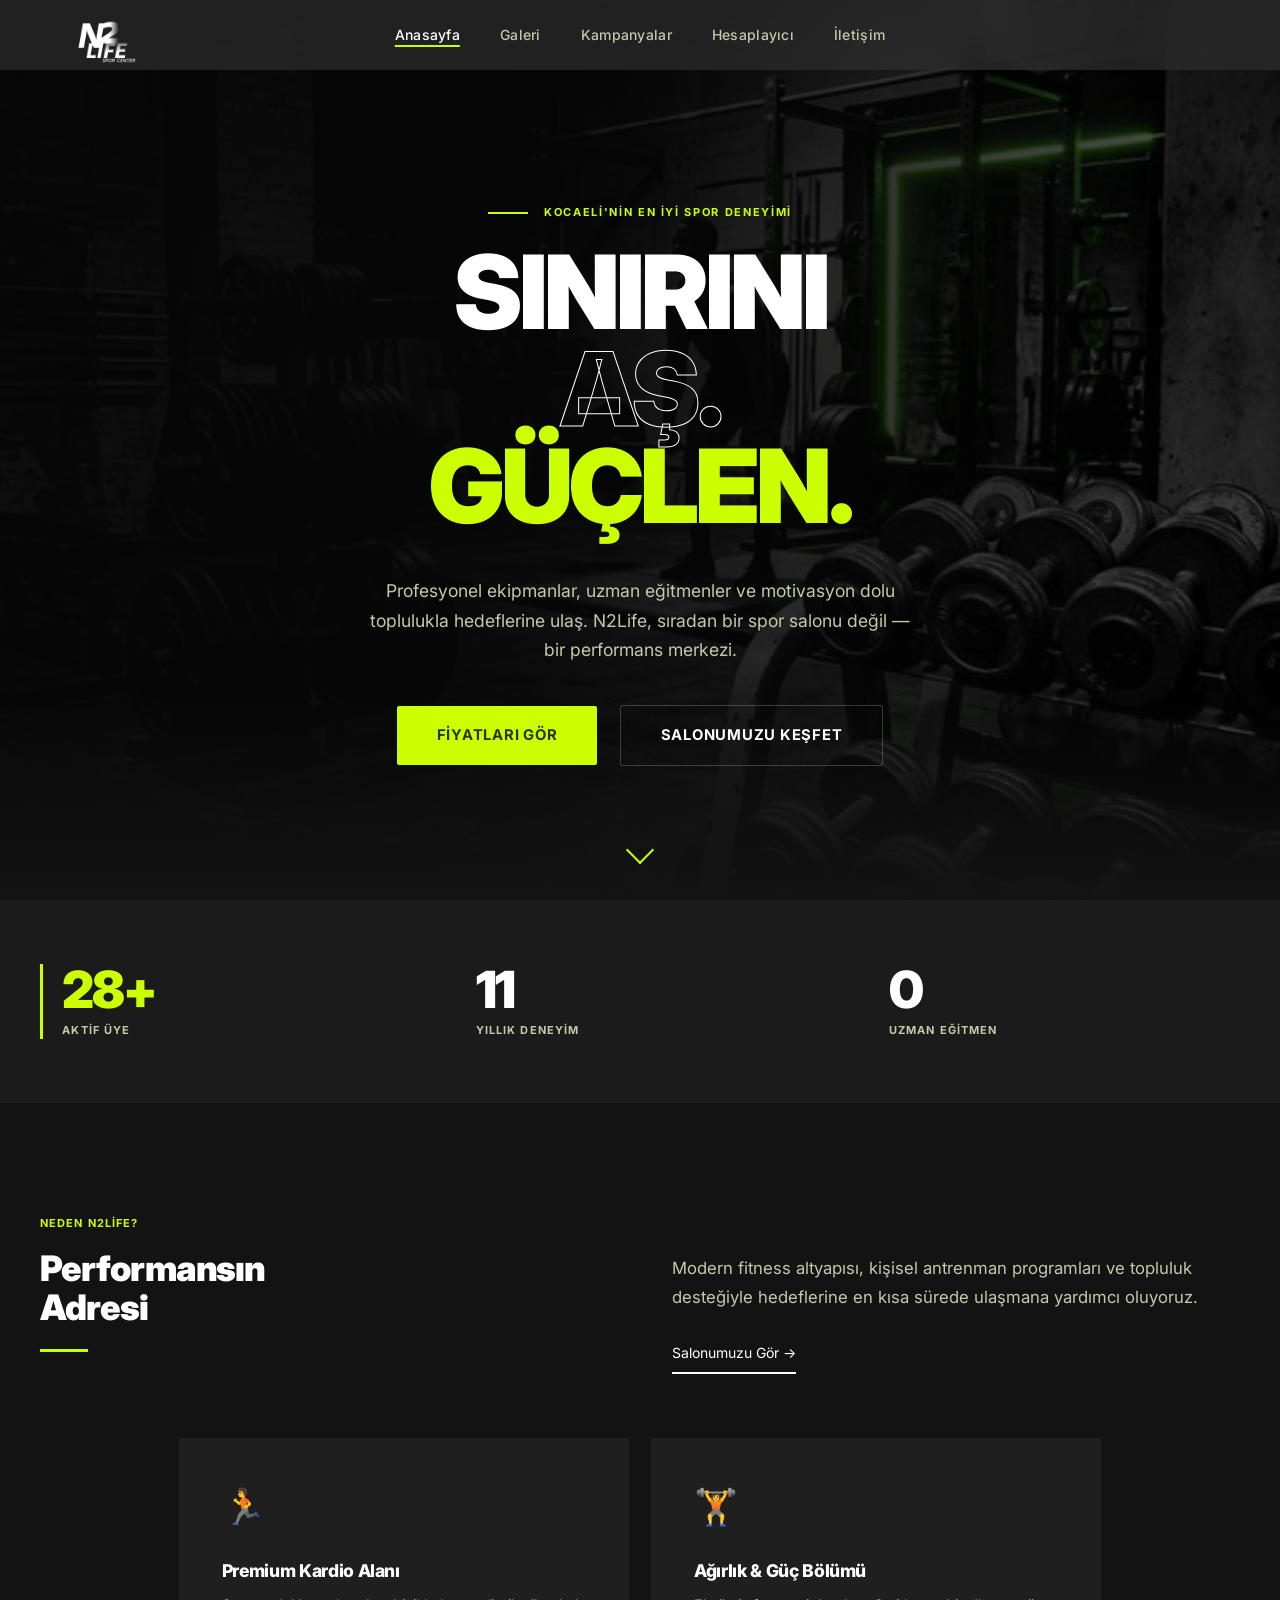
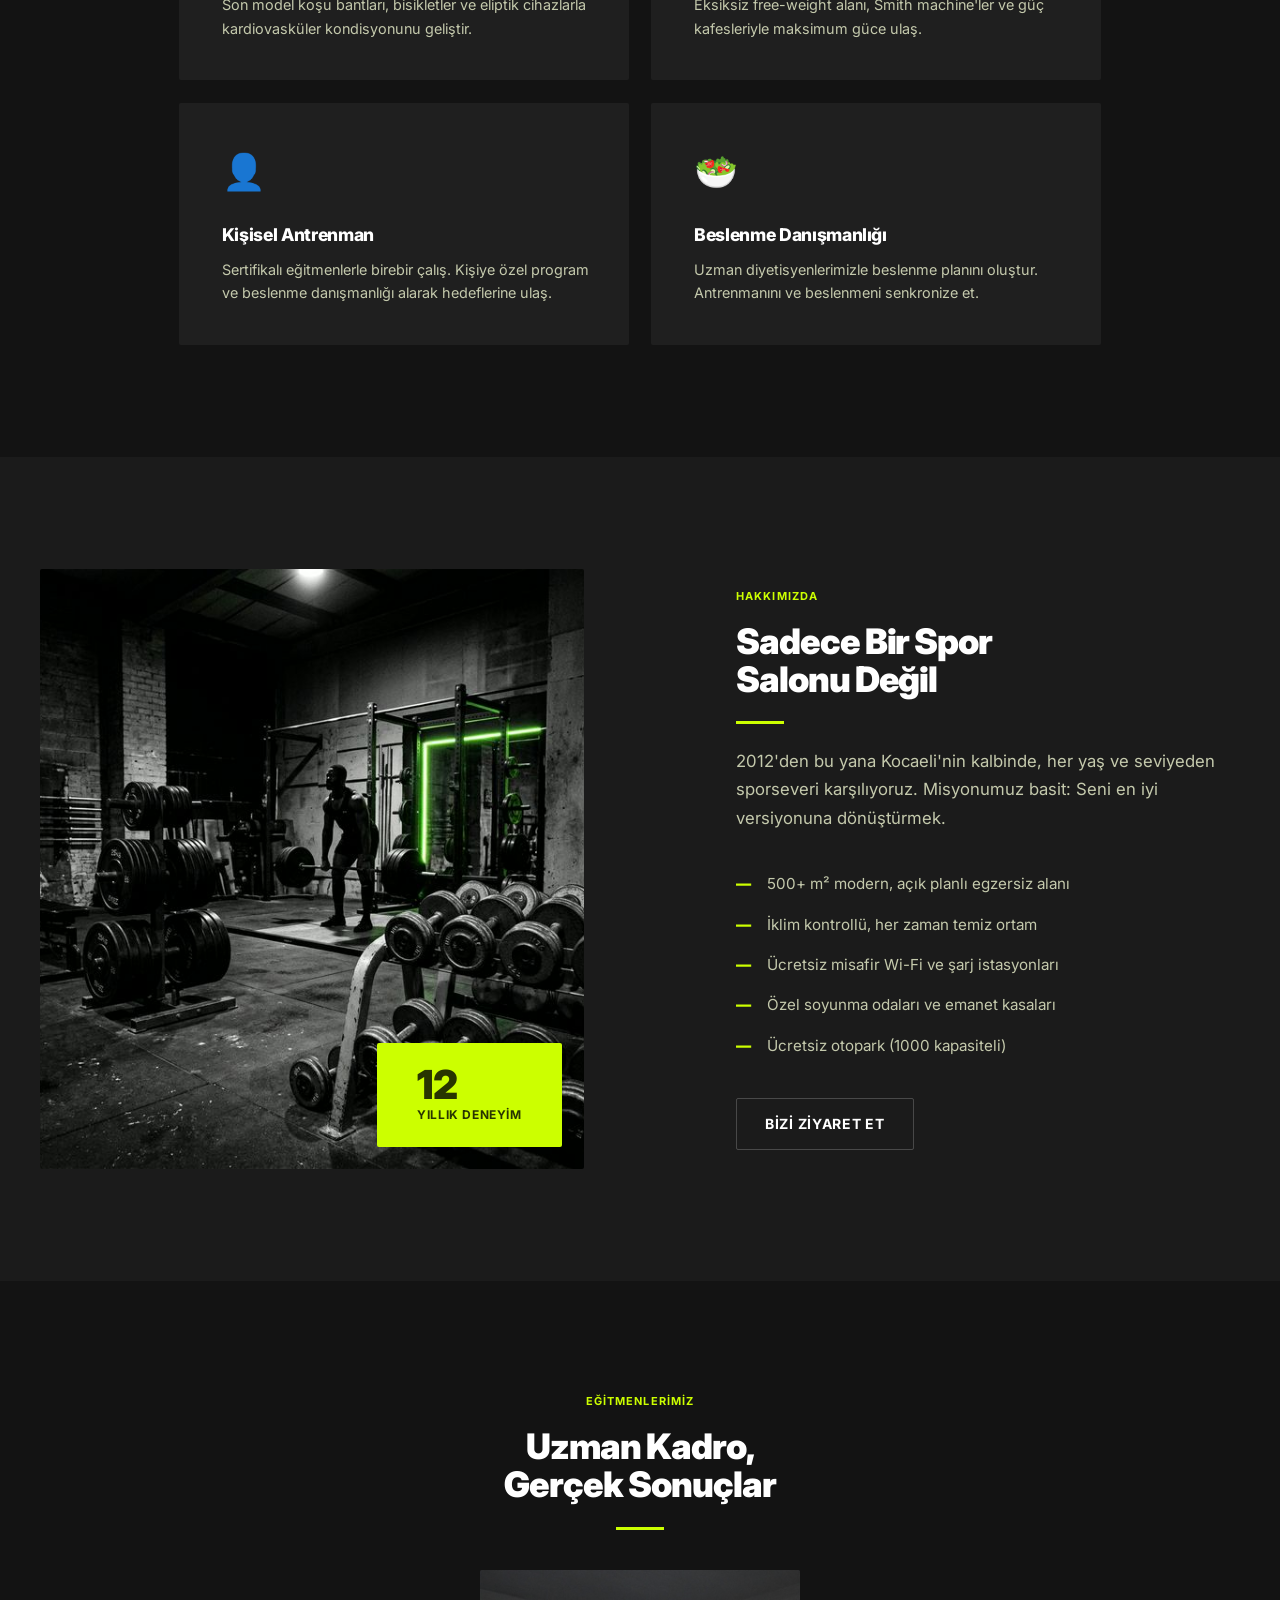
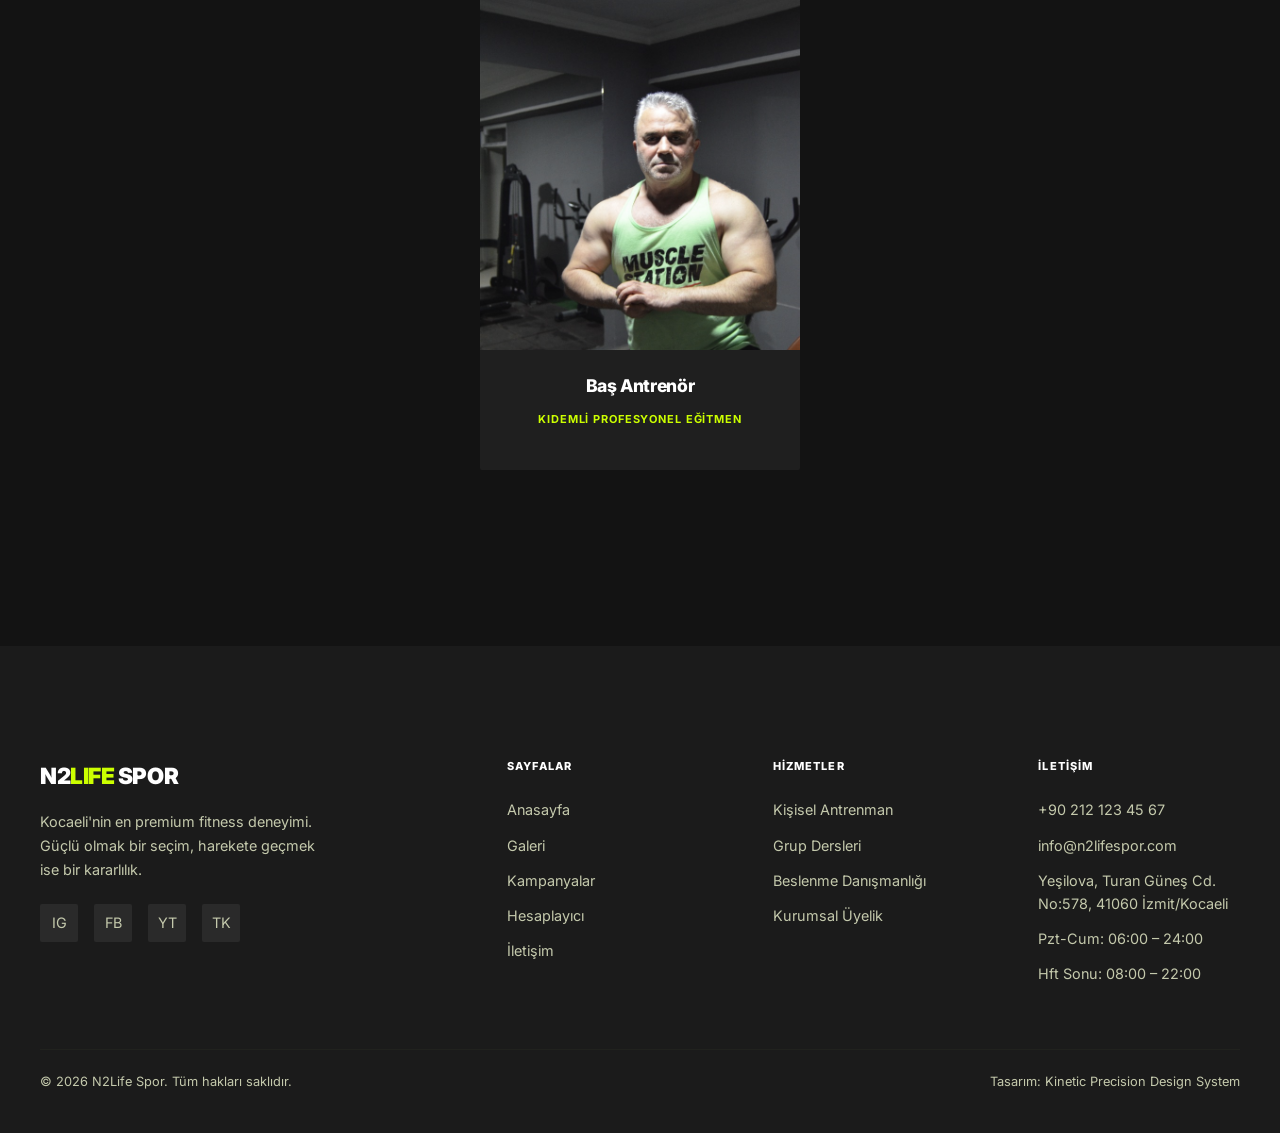
==== index.html @ 86393d5b "Logo güncellendi: Resimli logo eklendi ve tüm sayfalara uygulandı" ====
<!DOCTYPE html>
<html lang="tr">

<head>
  <meta charset="UTF-8">
  <meta name="viewport" content="width=device-width, initial-scale=1">
  <title>N2Life Spor — Güçlü Ol, Hayata Tutun</title>
  <meta name="description"
    content="N2Life Spor Salonu – Kocaeli'nin en premium fitness deneyimi. 7/24 açık, uzman eğitmenler, en son ekipmanlar.">
  <link rel="stylesheet" href="css/style.css">
  <link rel="stylesheet" href="css/home.css">
</head>

<body>

  <!-- ═══ NAVBAR ═══ -->
  <nav class="navbar" role="navigation" aria-label="Ana navigasyon">
    <a href="index.html" class="nav-logo"><img src="img/N-Photoroom.png" alt="N2 Life Spor"
        style="height: 136px; filter: invert(1) brightness(2);"></a>
    <ul class="nav-links" role="list">
      <li><a href="index.html">Anasayfa</a></li>
      <li><a href="galeri.html">Galeri</a></li>
      <li><a href="kampanyalar.html">Kampanyalar</a></li>
      <li><a href="hesaplayici.html">Hesaplayıcı</a></li>
      <li><a href="iletisim.html">İletişim</a></li>
    </ul>

    <button class="hamburger" aria-label="Menüyü aç/kapat" aria-expanded="false">
      <span></span><span></span><span></span>
    </button>
  </nav>

  <!-- Mobile Menu -->
  <div class="mobile-menu" role="navigation" aria-label="Mobil menü">
    <a href="index.html">Anasayfa</a>
    <a href="galeri.html">Galeri</a>
    <a href="kampanyalar.html">Kampanyalar</a>
    <a href="hesaplayici.html">Hesaplayıcı</a>
    <a href="iletisim.html">İletişim</a>

  </div>

  <!-- ═══ HERO ═══ -->
  <section class="hero" aria-label="Anasayfa hero bölümü">
    <div class="hero-bg"></div>
    <div class="hero-overlay-gradient"></div>
    <div class="hero-content">
      <div class="hero-eyebrow">
        <span class="hero-eyebrow-line"></span>
        <span class="hero-eyebrow-text">Kocaeli'nin En İyi Spor Deneyimi</span>
      </div>
      <h1 class="hero-title">
        SINIRINI<br>
        <span class="outline-text">AŞ.</span><br>
        <span class="accent-word">GÜÇLEN.</span>
      </h1>
      <p class="hero-subtitle">
        Profesyonel ekipmanlar, uzman eğitmenler ve motivasyon dolu toplulukla hedeflerine ulaş. N2Life, sıradan bir
        spor salonu değil — bir performans merkezi.
      </p>
      <div class="hero-actions">
        <a href="kampanyalar.html" class="btn btn-primary btn-lg" id="hero-cta-primary">Fiyatları Gör</a>
        <a href="galeri.html" class="btn btn-secondary btn-lg" id="hero-cta-secondary">Salonumuzu Keşfet</a>
      </div>
    </div>
    <div class="hero-scroll-indicator" aria-hidden="true">
      <div class="scroll-arrow"></div>
    </div>
  </section>

  <!-- ═══ STATS ═══ -->
  <section class="stats-section" aria-label="İstatistikler">
    <div class="stats-inner">
      <div class="stat-card reveal">
        <div class="stat-card-number"><span class="neon" data-count="30">0</span><span class="neon">+</span></div>
        <div class="stat-card-label">Aktif Üye</div>
      </div>
      <div class="stat-card reveal delay-1">
        <div class="stat-card-number"><span data-count="12">0</span></div>
        <div class="stat-card-label">Yıllık Deneyim</div>
      </div>
      <div class="stat-card reveal delay-2">
        <div class="stat-card-number"><span data-count="1">0</span></div>
        <div class="stat-card-label">Uzman Eğitmen</div>
      </div>
    </div>
  </section>

  <!-- ═══ FEATURES ═══ -->
  <section class="features-section" aria-labelledby="features-title">
    <div class="features-inner">
      <div class="features-header">
        <div class="reveal-left">
          <div class="section-label">Neden N2Life?</div>
          <h2 class="section-title" id="features-title">Performansın<br>Adresi</h2>
          <span class="accent-line"></span>
        </div>
        <div class="reveal">
          <p class="section-desc">
            Modern fitness altyapısı, kişisel antrenman programları ve topluluk desteğiyle hedeflerine en kısa sürede
            ulaşmana yardımcı oluyoruz.
          </p>
          <a href="galeri.html" class="btn-tertiary mt-md" style="display:inline-block;">Salonumuzu Gör →</a>
        </div>
      </div>

      <div class="features-grid">
        <div class="feature-card reveal" id="feature-cardio">
          <span class="feature-icon">🏃</span>
          <h3 class="feature-title">Premium Kardio Alanı</h3>
          <p class="feature-text">Son model koşu bantları, bisikletler ve eliptik cihazlarla kardiovasküler kondisyonunu
            geliştir.</p>
        </div>
        <div class="feature-card reveal delay-1" id="feature-weights">
          <span class="feature-icon">🏋️</span>
          <h3 class="feature-title">Ağırlık & Güç Bölümü</h3>
          <p class="feature-text">Eksiksiz free-weight alanı, Smith machine'ler ve güç kafesleriyle maksimum güce ulaş.
          </p>
        </div>
        <div class="feature-card reveal delay-2" id="feature-pt">
          <span class="feature-icon">👤</span>
          <h3 class="feature-title">Kişisel Antrenman</h3>
          <p class="feature-text">Sertifikalı eğitmenlerle birebir çalış. Kişiye özel program ve beslenme danışmanlığı
            alarak hedeflerine ulaş.</p>
        </div>
        <div class="feature-card reveal delay-3" id="feature-nutrition">
          <span class="feature-icon">🥗</span>
          <h3 class="feature-title">Beslenme Danışmanlığı</h3>
          <p class="feature-text">Uzman diyetisyenlerimizle beslenme planını oluştur. Antrenmanını ve beslenmeni
            senkronize et.</p>
        </div>

      </div>
    </div>
  </section>

  <!-- ═══ ABOUT ═══ -->
  <section class="about-section" aria-labelledby="about-title">
    <div class="about-inner">
      <div class="about-image-wrap reveal-left">
        <img src="img/hero.png" alt="N2Life Spor Salonu iç mekanı" loading="lazy">
        <div class="about-image-badge">
          <div class="badge-num">12</div>
          <div class="badge-text">Yıllık Deneyim</div>
        </div>
      </div>
      <div class="about-content reveal">
        <div class="section-label">Hakkımızda</div>
        <h2 class="section-title" id="about-title">Sadece Bir Spor<br>Salonu Değil</h2>
        <span class="accent-line"></span>
        <p class="section-desc">
          2012'den bu yana Kocaeli'nin kalbinde, her yaş ve seviyeden sporseveri karşılıyoruz. Misyonumuz basit: Seni en
          iyi versiyonuna dönüştürmek.
        </p>
        <ul class="about-list">
          <li class="about-list-item">500+ m² modern, açık planlı egzersiz alanı</li>
          <li class="about-list-item">İklim kontrollü, her zaman temiz ortam</li>
          <li class="about-list-item">Ücretsiz misafir Wi-Fi ve şarj istasyonları</li>
          <li class="about-list-item">Özel soyunma odaları ve emanet kasaları</li>
          <li class="about-list-item">Ücretsiz otopark (1000 kapasiteli)</li>
        </ul>
        <a href="iletisim.html" class="btn btn-secondary mt-lg" id="about-contact-btn">Bizi Ziyaret Et</a>
      </div>
    </div>
  </section>

  <!-- ═══ TRAINERS ═══ -->
  <section class="trainers-section" aria-labelledby="trainers-title" style="padding-bottom: var(--space-xl);">
    <div class="trainers-inner">
      <div class="reveal">
        <div class="section-label" style="text-align: center;">Eğitmenlerimiz</div>
        <h2 class="section-title" id="trainers-title" style="text-align: center;">Uzman Kadro,<br>Gerçek Sonuçlar</h2>
        <div style="display:flex; justify-content:center; margin-bottom:var(--space-lg);"><span class="accent-line"
            style="margin: 0 auto;"></span></div>
      </div>
      <div class="trainers-grid"
        style="display: flex; justify-content: center; gap: var(--space-md); margin-top: var(--space-lg);">
        <article class="trainer-card reveal" id="trainer-1" style="max-width: 320px; width: 100%;">
          <img src="img/trainer.jpg" alt="Baş Antrenör" class="trainer-img" style="height: 380px; object-position: top;"
            loading="lazy">
          <div class="trainer-info" style="text-align: center;">
            <h3 class="trainer-name">Baş Antrenör</h3>
            <span class="trainer-role">Kıdemli Profesyonel Eğitmen</span>
          </div>
        </article>
      </div>
    </div>
  </section>

  <!-- ═══ FOOTER ═══ -->
  <footer class="footer" role="contentinfo">
    <div class="footer-inner">
      <div class="footer-brand">
        <div class="footer-logo">N2<span>LIFE</span> SPOR</div>
        <p class="footer-tagline">Kocaeli'nin en premium fitness deneyimi. Güçlü olmak bir seçim, harekete geçmek ise
          bir kararlılık.</p>
        <div class="social-links" aria-label="Sosyal medya linkleri">
          <a href="#" class="social-link" aria-label="Instagram">IG</a>
          <a href="#" class="social-link" aria-label="Facebook">FB</a>
          <a href="#" class="social-link" aria-label="YouTube">YT</a>
          <a href="#" class="social-link" aria-label="TikTok">TK</a>
        </div>
      </div>
      <div>
        <h3 class="footer-col-title">Sayfalar</h3>
        <nav class="footer-links" aria-label="Footer navigasyon">
          <a href="index.html">Anasayfa</a>
          <a href="galeri.html">Galeri</a>
          <a href="kampanyalar.html">Kampanyalar</a>
          <a href="hesaplayici.html">Hesaplayıcı</a>
          <a href="iletisim.html">İletişim</a>
        </nav>
      </div>
      <div>
        <h3 class="footer-col-title">Hizmetler</h3>
        <nav class="footer-links" aria-label="Hizmet linkleri">
          <a href="#">Kişisel Antrenman</a>
          <a href="#">Grup Dersleri</a>
          <a href="#">Beslenme Danışmanlığı</a>
          <a href="#">Kurumsal Üyelik</a>
        </nav>
      </div>
      <div>
        <h3 class="footer-col-title">İletişim</h3>
        <nav class="footer-links" aria-label="İletişim bilgileri">
          <a href="tel:+902121234567">+90 212 123 45 67</a>
          <a href="mailto:info@n2lifespor.com">info@n2lifespor.com</a>
          <a href="#">Yeşilova, Turan Güneş Cd.<br>No:578, 41060 İzmit/Kocaeli</a>
          <a href="#">Pzt-Cum: 06:00 – 24:00</a>
          <a href="#">Hft Sonu: 08:00 – 22:00</a>
        </nav>
      </div>
    </div>
    <div class="footer-bottom">
      <span>© 2026 N2Life Spor. Tüm hakları saklıdır.</span>
      <span>Tasarım: Kinetic Precision Design System</span>
    </div>
  </footer>

  <script src="js/main.js"></script>
</body>

</html>
---- css/style.css ----
/* ═══════════════════════════════════════════════
   N2Life Spor — Global Styles
   Design System: Kinetic Precision
   ═══════════════════════════════════════════════ */

/* ── Google Fonts ──────────────────────────────── */
@import url('https://fonts.googleapis.com/css2?family=Inter:wght@300;400;500;600;700;800;900&display=swap');

/* ── Color Tokens ──────────────────────────────── */
:root {
  --primary:              #FFFFFF;
  --surface:              #131313;
  --accent:               #CCFF00;
  --accent-text:          #283500;
  --surface-low:          #1B1B1B;
  --surface-container:    #1F1F1F;
  --surface-high:         #2A2A2A;
  --surface-highest:      #353535;
  --on-surface:           #E2E2E2;
  --on-surface-variant:   #C4C9AC;
  --outline-variant:      #444933;
  --error:                #FFB4AB;
  --accent-dim:           #ABD600;

  /* Glassmorphism nav */
  --glass-bg:             rgba(53, 53, 53, 0.6);
  --glass-blur:           backdrop-filter: blur(20px);

  /* Typography scale */
  --display-lg:           clamp(2.5rem, 6vw, 4.5rem);
  --headline-lg:          clamp(1.5rem, 3vw, 2.2rem);
  --headline-md:          clamp(1.2rem, 2.5vw, 1.75rem);
  --body-lg:              1rem;
  --label-sm:             0.6875rem;

  /* Spacing */
  --space-xs:             0.5rem;
  --space-sm:             1rem;
  --space-md:             1.4rem;
  --space-lg:             2.5rem;
  --space-xl:             4rem;
  --space-2xl:            7rem;

  /* Borders */
  --radius-sm:            0.125rem;
  --border-ghost:         1px solid rgba(68, 73, 51, 0.15);
}

/* ── Reset ─────────────────────────────────────── */
*, *::before, *::after {
  box-sizing: border-box;
  margin: 0;
  padding: 0;
}

html {
  scroll-behavior: smooth;
}

body {
  font-family: 'Inter', sans-serif;
  background-color: var(--surface);
  color: var(--primary);
  line-height: 1.6;
  font-size: var(--body-lg);
  overflow-x: hidden;
}

a {
  color: inherit;
  text-decoration: none;
}

img {
  display: block;
  max-width: 100%;
}

ul {
  list-style: none;
}

/* ══════════════════════════════════════════════════
   NAVBAR
═══════════════════════════════════════════════════ */
.navbar {
  position: fixed;
  top: 0;
  left: 0;
  right: 0;
  z-index: 1000;
  padding: 0 var(--space-lg);
  height: 70px;
  display: flex;
  align-items: center;
  justify-content: space-between;
  background: var(--glass-bg);
  backdrop-filter: blur(20px);
  -webkit-backdrop-filter: blur(20px);
  transition: background 0.3s ease, box-shadow 0.3s ease;
}

.navbar.scrolled {
  background: rgba(19, 19, 19, 0.95);
  box-shadow: 0 4px 40px rgba(0,0,0,0.4);
}

.nav-logo {
  display: flex;
  align-items: center;
  gap: 0.5rem;
  font-weight: 900;
  font-size: 1.3rem;
  letter-spacing: -0.02em;
  color: var(--primary);
}

.nav-logo span {
  color: var(--accent);
}

.nav-links {
  display: flex;
  align-items: center;
  gap: var(--space-lg);
  position: absolute;
  left: 50%;
  transform: translateX(-50%);
}

.nav-links a {
  font-size: 0.875rem;
  font-weight: 500;
  color: var(--on-surface-variant);
  letter-spacing: 0.02em;
  position: relative;
  transition: color 0.2s;
}

.nav-links a::after {
  content: '';
  position: absolute;
  bottom: -4px;
  left: 0;
  width: 0;
  height: 2px;
  background: var(--accent);
  transition: width 0.25s ease;
}

.nav-links a:hover,
.nav-links a.active {
  color: var(--primary);
}

.nav-links a:hover::after,
.nav-links a.active::after {
  width: 100%;
}

.nav-cta {
  font-size: 0.8rem;
  font-weight: 700;
  letter-spacing: 0.05em;
  padding: 0.5rem 1.25rem;
  background: var(--accent);
  color: var(--accent-text);
  border-radius: var(--radius-sm);
  transition: transform 0.2s, background 0.2s;
  text-transform: uppercase;
}

.nav-cta:hover {
  background: var(--accent-dim);
  transform: translateY(-1px);
}

/* Hamburger */
.hamburger {
  display: none;
  flex-direction: column;
  gap: 5px;
  cursor: pointer;
  padding: 8px;
}

.hamburger span {
  display: block;
  width: 24px;
  height: 2px;
  background: var(--primary);
  transition: transform 0.3s, opacity 0.3s;
}

.hamburger.open span:nth-child(1) { transform: translateY(7px) rotate(45deg); }
.hamburger.open span:nth-child(2) { opacity: 0; }
.hamburger.open span:nth-child(3) { transform: translateY(-7px) rotate(-45deg); }

/* Mobile menu */
.mobile-menu {
  display: none;
  position: fixed;
  top: 70px;
  left: 0;
  right: 0;
  background: rgba(19,19,19,0.98);
  backdrop-filter: blur(20px);
  padding: var(--space-lg);
  z-index: 999;
  flex-direction: column;
  gap: var(--space-md);
  transform: translateY(-10px);
  opacity: 0;
  transition: transform 0.3s, opacity 0.3s;
}

.mobile-menu.open {
  display: flex;
  transform: translateY(0);
  opacity: 1;
}

.mobile-menu a {
  font-size: 1.1rem;
  font-weight: 600;
  color: var(--on-surface-variant);
  padding: var(--space-xs) 0;
  border-bottom: var(--border-ghost);
}

.mobile-menu a.active,
.mobile-menu a:hover {
  color: var(--accent);
}

/* ══════════════════════════════════════════════════
   BUTTONS
═══════════════════════════════════════════════════ */
.btn {
  display: inline-flex;
  align-items: center;
  gap: 0.5rem;
  font-family: 'Inter', sans-serif;
  font-weight: 700;
  letter-spacing: 0.05em;
  text-transform: uppercase;
  cursor: pointer;
  border: none;
  outline: none;
  border-radius: var(--radius-sm);
  transition: transform 0.2s ease, background 0.2s ease, color 0.2s ease;
  text-decoration: none;
}

.btn:hover {
  transform: translateY(-2px);
}

/* Primary */
.btn-primary {
  background: var(--accent);
  color: var(--accent-text);
  padding: 0.9rem 2rem;
  font-size: 0.875rem;
}

.btn-primary:hover {
  background: var(--accent-dim);
}

/* Secondary (ghost) */
.btn-secondary {
  background: transparent;
  color: var(--primary);
  border: 1px solid rgba(255,255,255,0.2);
  padding: 0.875rem 1.75rem;
  font-size: 0.875rem;
}

.btn-secondary:hover {
  border-color: var(--accent);
  color: var(--accent);
}

/* Tertiary */
.btn-tertiary {
  background: transparent;
  color: var(--primary);
  padding: 0.5rem 0;
  font-size: 0.875rem;
  border-bottom: 2px solid var(--primary);
  border-radius: 0;
  display: inline-block;
}

.btn-tertiary:hover {
  color: var(--accent);
  border-bottom-color: var(--accent);
  transform: none;
}

/* Sizes */
.btn-lg {
  padding: 1.1rem 2.5rem;
  font-size: 0.925rem;
}

/* ══════════════════════════════════════════════════
   SECTION BASE
═══════════════════════════════════════════════════ */
.section {
  padding: var(--space-2xl) var(--space-lg);
  max-width: 1280px;
  margin: 0 auto;
}

.section-alt {
  background: var(--surface-low);
}

.section-full {
  padding: var(--space-2xl) var(--space-lg);
  width: 100%;
}

/* Section Header */
.section-label {
  font-size: var(--label-sm);
  font-weight: 700;
  letter-spacing: 0.1em;
  text-transform: uppercase;
  color: var(--accent);
  margin-bottom: var(--space-sm);
}

.section-title {
  font-size: var(--headline-lg);
  font-weight: 900;
  line-height: 1.1;
  letter-spacing: -0.03em;
  color: var(--primary);
  margin-bottom: var(--space-md);
}

.section-desc {
  font-size: 1.05rem;
  color: var(--on-surface-variant);
  max-width: 540px;
  line-height: 1.7;
}

/* ══════════════════════════════════════════════════
   CARDS
═══════════════════════════════════════════════════ */
.card {
  background: var(--surface-container);
  padding: var(--space-lg);
  border-radius: var(--radius-sm);
  transition: background 0.2s ease, transform 0.25s ease;
}

.card:hover {
  background: var(--surface-high);
  transform: translateY(-4px);
}

.card-icon {
  font-size: 2rem;
  margin-bottom: var(--space-md);
  display: block;
}

.card-title {
  font-size: 1.15rem;
  font-weight: 800;
  letter-spacing: -0.02em;
  color: var(--primary);
  margin-bottom: var(--space-xs);
}

.card-text {
  font-size: 0.9rem;
  color: var(--on-surface-variant);
  line-height: 1.65;
}

/* ══════════════════════════════════════════════════
   FORM INPUTS
═══════════════════════════════════════════════════ */
.form-group {
  margin-bottom: var(--space-lg);
}

.form-label {
  display: block;
  font-size: var(--label-sm);
  font-weight: 700;
  letter-spacing: 0.08em;
  text-transform: uppercase;
  color: var(--on-surface-variant);
  margin-bottom: 0.5rem;
}

.form-input,
.form-textarea,
.form-select {
  width: 100%;
  background: transparent;
  border: none;
  border-bottom: 1px solid var(--outline-variant);
  color: var(--primary);
  font-family: 'Inter', sans-serif;
  font-size: 1rem;
  padding: 0.75rem 0;
  outline: none;
  transition: border-color 0.2s;
}

.form-input:focus,
.form-textarea:focus,
.form-select:focus {
  border-bottom-color: var(--primary);
}

.form-input::placeholder,
.form-textarea::placeholder {
  color: var(--surface-highest);
}

.form-textarea {
  resize: vertical;
  min-height: 120px;
}

.form-select option {
  background: var(--surface-container);
  color: var(--primary);
}

/* ══════════════════════════════════════════════════
   STATS ROW
═══════════════════════════════════════════════════ */
.stats-row {
  display: flex;
  gap: var(--space-xl);
  align-items: center;
}

.stat-item {
  flex: 0 0 auto;
}

.stat-number {
  font-size: clamp(2.5rem, 5vw, 4rem);
  font-weight: 900;
  letter-spacing: -0.04em;
  color: var(--primary);
  line-height: 1;
}

.stat-number span {
  color: var(--accent);
}

.stat-label {
  font-size: var(--label-sm);
  font-weight: 700;
  letter-spacing: 0.1em;
  text-transform: uppercase;
  color: var(--on-surface-variant);
  margin-top: 0.25rem;
}

.stat-divider {
  width: 1px;
  height: 60px;
  background: var(--outline-variant);
  opacity: 0.4;
}

/* ══════════════════════════════════════════════════
   PAGE HERO (inner pages)
═══════════════════════════════════════════════════ */
.page-hero {
  padding-top: calc(70px + var(--space-xl));
  padding-bottom: var(--space-xl);
  padding-left: var(--space-lg);
  padding-right: var(--space-lg);
  background: var(--surface-low);
}

.page-hero-inner {
  max-width: 1280px;
  margin: 0 auto;
}

.page-hero-label {
  font-size: var(--label-sm);
  font-weight: 700;
  letter-spacing: 0.12em;
  text-transform: uppercase;
  color: var(--accent);
  margin-bottom: 0.75rem;
}

.page-hero-title {
  font-size: var(--display-lg);
  font-weight: 900;
  letter-spacing: -0.04em;
  line-height: 1;
  color: var(--primary);
}

/* ══════════════════════════════════════════════════
   TAG / BADGE
═══════════════════════════════════════════════════ */
.badge {
  display: inline-block;
  font-size: 0.7rem;
  font-weight: 800;
  letter-spacing: 0.1em;
  text-transform: uppercase;
  padding: 0.3rem 0.75rem;
  background: var(--accent);
  color: var(--accent-text);
  border-radius: var(--radius-sm);
}

.badge-ghost {
  background: transparent;
  border: 1px solid rgba(204,255,0,0.4);
  color: var(--accent);
}

/* ══════════════════════════════════════════════════
   DIVIDER / ACCENT LINE
═══════════════════════════════════════════════════ */
.accent-line {
  display: block;
  width: 48px;
  height: 3px;
  background: var(--accent);
  margin-bottom: var(--space-md);
}

/* ══════════════════════════════════════════════════
   FOOTER
═══════════════════════════════════════════════════ */
.footer {
  background: var(--surface-low);
  padding: var(--space-2xl) var(--space-lg) var(--space-lg);
  margin-top: var(--space-2xl);
}

.footer-inner {
  max-width: 1280px;
  margin: 0 auto;
  display: grid;
  grid-template-columns: 2fr 1fr 1fr 1fr;
  gap: var(--space-xl);
}

.footer-brand {
  max-width: 280px;
}

.footer-logo {
  font-size: 1.4rem;
  font-weight: 900;
  letter-spacing: -0.02em;
  margin-bottom: var(--space-sm);
}

.footer-logo span {
  color: var(--accent);
}

.footer-tagline {
  font-size: 0.9rem;
  color: var(--on-surface-variant);
  line-height: 1.65;
  margin-bottom: var(--space-md);
}

.social-links {
  display: flex;
  gap: var(--space-sm);
}

.social-link {
  width: 38px;
  height: 38px;
  display: flex;
  align-items: center;
  justify-content: center;
  background: var(--surface-high);
  color: var(--on-surface-variant);
  font-size: 0.9rem;
  border-radius: var(--radius-sm);
  transition: background 0.2s, color 0.2s;
}

.social-link:hover {
  background: var(--accent);
  color: var(--accent-text);
}

.footer-col-title {
  font-size: var(--label-sm);
  font-weight: 800;
  letter-spacing: 0.1em;
  text-transform: uppercase;
  color: var(--primary);
  margin-bottom: var(--space-md);
}

.footer-links {
  display: flex;
  flex-direction: column;
  gap: 0.75rem;
}

.footer-links a {
  font-size: 0.9rem;
  color: var(--on-surface-variant);
  transition: color 0.2s;
}

.footer-links a:hover {
  color: var(--accent);
}

.footer-bottom {
  max-width: 1280px;
  margin: var(--space-xl) auto 0;
  padding-top: var(--space-md);
  border-top: var(--border-ghost);
  display: flex;
  justify-content: space-between;
  align-items: center;
  font-size: 0.8rem;
  color: var(--on-surface-variant);
}

/* ══════════════════════════════════════════════════
   SCROLL ANIMATIONS
═══════════════════════════════════════════════════ */
.reveal {
  opacity: 0;
  transform: translateY(32px);
  transition: opacity 0.65s cubic-bezier(.22,.68,0,1.2), transform 0.65s cubic-bezier(.22,.68,0,1.2);
}

.reveal.visible {
  opacity: 1;
  transform: none;
}

.reveal-left {
  opacity: 0;
  transform: translateX(-32px);
  transition: opacity 0.65s ease, transform 0.65s ease;
}

.reveal-left.visible {
  opacity: 1;
  transform: none;
}

/* Staggered delay utilities */
.delay-1 { transition-delay: 0.1s; }
.delay-2 { transition-delay: 0.2s; }
.delay-3 { transition-delay: 0.3s; }
.delay-4 { transition-delay: 0.4s; }
.delay-5 { transition-delay: 0.5s; }

/* ══════════════════════════════════════════════════
   UTILITY
═══════════════════════════════════════════════════ */
.neon { color: var(--accent); }
.text-muted { color: var(--on-surface-variant); }
.text-sm { font-size: 0.875rem; }
.fw-900 { font-weight: 900; }
.mt-sm { margin-top: var(--space-sm); }
.mt-md { margin-top: var(--space-md); }
.mt-lg { margin-top: var(--space-lg); }
.mt-xl { margin-top: var(--space-xl); }
.mb-sm { margin-bottom: var(--space-sm); }
.mb-md { margin-bottom: var(--space-md); }
.mb-lg { margin-bottom: var(--space-lg); }

/* ══════════════════════════════════════════════════
   RESPONSIVE
═══════════════════════════════════════════════════ */
@media (max-width: 1024px) {
  .footer-inner {
    grid-template-columns: 1fr 1fr;
    gap: var(--space-lg);
  }
}

@media (max-width: 768px) {
  :root {
    --space-2xl: 4rem;
  }

  .navbar {
    padding: 0 var(--space-sm);
  }

  .nav-links,
  .nav-cta {
    display: none;
  }

  .hamburger {
    display: flex;
  }

  .stats-row {
    flex-wrap: wrap;
    gap: var(--space-md);
  }

  .stat-divider {
    display: none;
  }

  .footer-inner {
    grid-template-columns: 1fr;
  }

  .footer-bottom {
    flex-direction: column;
    gap: var(--space-sm);
    text-align: center;
  }
}

@media (max-width: 480px) {
  :root {
    --space-lg: 1.5rem;
  }
}
---- css/home.css ----
/* ═════════════════════════════════════════
   N2Life Spor — Anasayfa Styles
   ═════════════════════════════════════════ */

/* ── HERO ──────────────────────────────────────── */
.hero {
  position: relative;
  min-height: 100vh;
  display: flex;
  align-items: center;
  overflow: hidden;
  padding: 0 var(--space-lg);
  padding-top: 70px;
}

.hero-bg {
  position: absolute;
  inset: 0;
  background: url('../img/hero.png') center center / cover no-repeat;
  filter: brightness(0.35);
  transform: scale(1.05);
  transition: transform 8s ease;
}

.hero-bg::after {
  content: '';
  position: absolute;
  inset: 0;
  background: linear-gradient(
    to right,
    rgba(19,19,19,0.85) 40%,
    transparent 100%
  );
}

.hero:hover .hero-bg {
  transform: scale(1);
}

.hero-overlay-gradient {
  position: absolute;
  bottom: 0;
  left: 0;
  right: 0;
  height: 200px;
  background: linear-gradient(to top, var(--surface), transparent);
  z-index: 1;
}

.hero-content {
  position: relative;
  z-index: 2;
  max-width: 1280px;
  margin: 0 auto;
  width: 100%;
  padding: var(--space-2xl) 0;
  text-align: center;
  display: flex;
  flex-direction: column;
  align-items: center;
}

.hero-eyebrow {
  display: flex;
  align-items: center;
  justify-content: center;
  gap: 1rem;
  margin-bottom: var(--space-md);
}

.hero-eyebrow-line {
  display: block;
  width: 40px;
  height: 2px;
  background: var(--accent);
}

.hero-eyebrow-text {
  font-size: var(--label-sm);
  font-weight: 700;
  letter-spacing: 0.15em;
  text-transform: uppercase;
  color: var(--accent);
}

.hero-title {
  font-size: clamp(3rem, 8vw, 6.5rem);
  font-weight: 900;
  letter-spacing: -0.04em;
  line-height: 0.95;
  color: var(--primary);
  margin-bottom: var(--space-lg);
}

.hero-title .outline-text {
  -webkit-text-stroke: 1px var(--primary);
  color: transparent;
}

.hero-title .accent-word {
  color: var(--accent);
}

.hero-subtitle {
  font-size: 1.1rem;
  color: var(--on-surface-variant);
  max-width: 560px;
  line-height: 1.7;
  margin-bottom: var(--space-lg);
  text-align: center;
}

.hero-actions {
  display: flex;
  align-items: center;
  justify-content: center;
  gap: var(--space-md);
  flex-wrap: wrap;
}

.hero-scroll-indicator {
  position: absolute;
  bottom: var(--space-lg);
  left: 50%;
  transform: translateX(-50%);
  z-index: 2;
  display: flex;
  flex-direction: column;
  align-items: center;
  gap: 0.5rem;
  color: var(--on-surface-variant);
  font-size: var(--label-sm);
  letter-spacing: 0.1em;
  text-transform: uppercase;
  animation: bounce 2s infinite;
}

.scroll-arrow {
  width: 20px;
  height: 20px;
  border-right: 2px solid var(--accent);
  border-bottom: 2px solid var(--accent);
  transform: rotate(45deg);
}

@keyframes bounce {
  0%, 100% { transform: translateX(-50%) translateY(0); }
  50% { transform: translateX(-50%) translateY(8px); }
}

/* ── STATS ──────────────────────────────────────── */
.stats-section {
  background: var(--surface-low);
  padding: var(--space-xl) var(--space-lg);
}

.stats-inner {
  max-width: 1280px;
  margin: 0 auto;
  display: grid;
  grid-template-columns: repeat(3, 1fr);
  gap: var(--space-lg);
  position: relative;
}

.stats-inner::before {
  content: '';
  position: absolute;
  left: 0;
  top: 0;
  bottom: 0;
  width: 3px;
  background: var(--accent);
}

.stat-card {
  padding-left: var(--space-md);
}

.stat-card-number {
  font-size: clamp(2rem, 4vw, 3.5rem);
  font-weight: 900;
  letter-spacing: -0.04em;
  line-height: 1;
  color: var(--primary);
}

.stat-card-number .neon {
  color: var(--accent);
}

.stat-card-label {
  font-size: var(--label-sm);
  font-weight: 700;
  letter-spacing: 0.1em;
  text-transform: uppercase;
  color: var(--on-surface-variant);
  margin-top: 0.4rem;
}

/* ── FEATURES ───────────────────────────────────── */
.features-section {
  padding: var(--space-2xl) var(--space-lg);
}

.features-inner {
  max-width: 1280px;
  margin: 0 auto;
}

.features-header {
  display: grid;
  grid-template-columns: 1fr 1fr;
  gap: var(--space-xl);
  align-items: end;
  margin-bottom: var(--space-xl);
}

.features-grid {
  display: grid;
  grid-template-columns: repeat(2, minmax(0, 450px));
  justify-content: center;
  gap: var(--space-md);
}

.feature-card {
  background: var(--surface-container);
  padding: var(--space-lg);
  border-radius: var(--radius-sm);
  transition: background 0.2s, transform 0.25s;
  border-left: 3px solid transparent;
}

.feature-card:hover {
  background: var(--surface-high);
  transform: translateY(-4px);
  border-left-color: var(--accent);
}

.feature-icon {
  font-size: 2.2rem;
  margin-bottom: var(--space-md);
  display: block;
}

.feature-title {
  font-size: 1.1rem;
  font-weight: 800;
  letter-spacing: -0.02em;
  color: var(--primary);
  margin-bottom: 0.5rem;
}

.feature-text {
  font-size: 0.9rem;
  color: var(--on-surface-variant);
  line-height: 1.65;
}

/* ── ABOUT SPLIT ───────────────────────────── */
.about-section {
  background: var(--surface-low);
  padding: var(--space-2xl) var(--space-lg);
}

.about-inner {
  max-width: 1280px;
  margin: 0 auto;
  display: grid;
  grid-template-columns: 1fr 1fr;
  gap: var(--space-2xl);
  align-items: center;
}

.about-image-wrap {
  position: relative;
}

.about-image-wrap img {
  width: 100%;
  height: 600px;
  object-fit: cover;
  border-radius: var(--radius-sm);
}

.about-image-badge {
  position: absolute;
  bottom: var(--space-md);
  right: var(--space-md);
  background: var(--accent);
  color: var(--accent-text);
  padding: var(--space-md) var(--space-lg);
  border-radius: var(--radius-sm);
}

.about-image-badge .badge-num {
  font-size: 2.5rem;
  font-weight: 900;
  letter-spacing: -0.04em;
  line-height: 1;
}

.about-image-badge .badge-text {
  font-size: 0.75rem;
  font-weight: 700;
  letter-spacing: 0.05em;
  text-transform: uppercase;
}

.about-content {
  padding-left: var(--space-lg);
}

.about-list {
  margin-top: var(--space-lg);
  display: flex;
  flex-direction: column;
  gap: var(--space-sm);
}

.about-list-item {
  display: flex;
  align-items: flex-start;
  gap: var(--space-sm);
  font-size: 0.95rem;
  color: var(--on-surface-variant);
}

.about-list-item::before {
  content: '—';
  color: var(--accent);
  font-weight: 900;
  flex-shrink: 0;
}

/* ── CTA BANNER ─────────────────────────────────── */
.cta-banner {
  background: var(--accent);
  padding: var(--space-2xl) var(--space-lg);
  position: relative;
  overflow: hidden;
}

.cta-banner::before {
  content: 'N2';
  position: absolute;
  right: -2rem;
  top: 50%;
  transform: translateY(-50%);
  font-size: 20vw;
  font-weight: 900;
  color: rgba(0,0,0,0.05);
  letter-spacing: -0.05em;
  line-height: 1;
  pointer-events: none;
}

.cta-banner-inner {
  max-width: 1280px;
  margin: 0 auto;
  display: flex;
  justify-content: space-between;
  align-items: center;
  gap: var(--space-lg);
  position: relative;
  z-index: 1;
}

.cta-banner-title {
  font-size: clamp(1.8rem, 4vw, 3rem);
  font-weight: 900;
  letter-spacing: -0.04em;
  color: var(--accent-text);
  line-height: 1.1;
}

.cta-banner-sub {
  font-size: 1rem;
  color: var(--accent-text);
  opacity: 0.7;
  margin-top: 0.5rem;
}

.cta-banner .btn-dark {
  background: var(--accent-text);
  color: var(--accent);
  padding: 1rem 2.5rem;
  font-size: 0.875rem;
  font-weight: 800;
  letter-spacing: 0.05em;
  text-transform: uppercase;
  border-radius: var(--radius-sm);
  white-space: nowrap;
  transition: transform 0.2s, opacity 0.2s;
  flex-shrink: 0;
}

.cta-banner .btn-dark:hover {
  transform: translateY(-2px);
  opacity: 0.9;
}

/* ── TRAINERS ───────────────────────────────────── */
.trainers-section {
  padding: var(--space-2xl) var(--space-lg);
}

.trainers-inner {
  max-width: 1280px;
  margin: 0 auto;
}

.trainers-grid {
  display: grid;
  grid-template-columns: repeat(3, 1fr);
  gap: var(--space-md);
  margin-top: var(--space-xl);
}

.trainer-card {
  background: var(--surface-container);
  border-radius: var(--radius-sm);
  overflow: hidden;
  transition: transform 0.25s, background 0.2s;
}

.trainer-card:hover {
  transform: translateY(-6px);
  background: var(--surface-high);
}

.trainer-img {
  width: 100%;
  height: 280px;
  object-fit: cover;
  filter: grayscale(30%);
  transition: filter 0.3s;
}

.trainer-card:hover .trainer-img {
  filter: grayscale(0%);
}

.trainer-info {
  padding: var(--space-md) var(--space-lg) var(--space-lg);
}

.trainer-name {
  font-size: 1.1rem;
  font-weight: 800;
  letter-spacing: -0.02em;
  color: var(--primary);
  margin-bottom: 0.3rem;
}

.trainer-role {
  font-size: var(--label-sm);
  font-weight: 700;
  letter-spacing: 0.08em;
  text-transform: uppercase;
  color: var(--accent);
}

/* ── RESPONSIVE ─────────────────────────────────── */
@media (max-width: 1024px) {
  .features-grid {
    grid-template-columns: repeat(2, 1fr);
  }
  .trainers-grid {
    grid-template-columns: repeat(2, 1fr);
  }
  .features-header {
    grid-template-columns: 1fr;
    gap: var(--space-md);
  }
}

@media (max-width: 768px) {
  .hero-title {
    font-size: clamp(2.5rem, 12vw, 4rem);
  }
  .stats-inner {
    grid-template-columns: repeat(2, 1fr);
  }
  .about-inner {
    grid-template-columns: 1fr;
    gap: var(--space-lg);
  }
  .about-content {
    padding-left: 0;
  }
  .cta-banner-inner {
    flex-direction: column;
    text-align: center;
  }
  .features-grid {
    grid-template-columns: 1fr;
  }
  .trainers-grid {
    grid-template-columns: 1fr;
  }
}

@media (max-width: 480px) {
  .stats-inner {
    grid-template-columns: 1fr;
  }
}
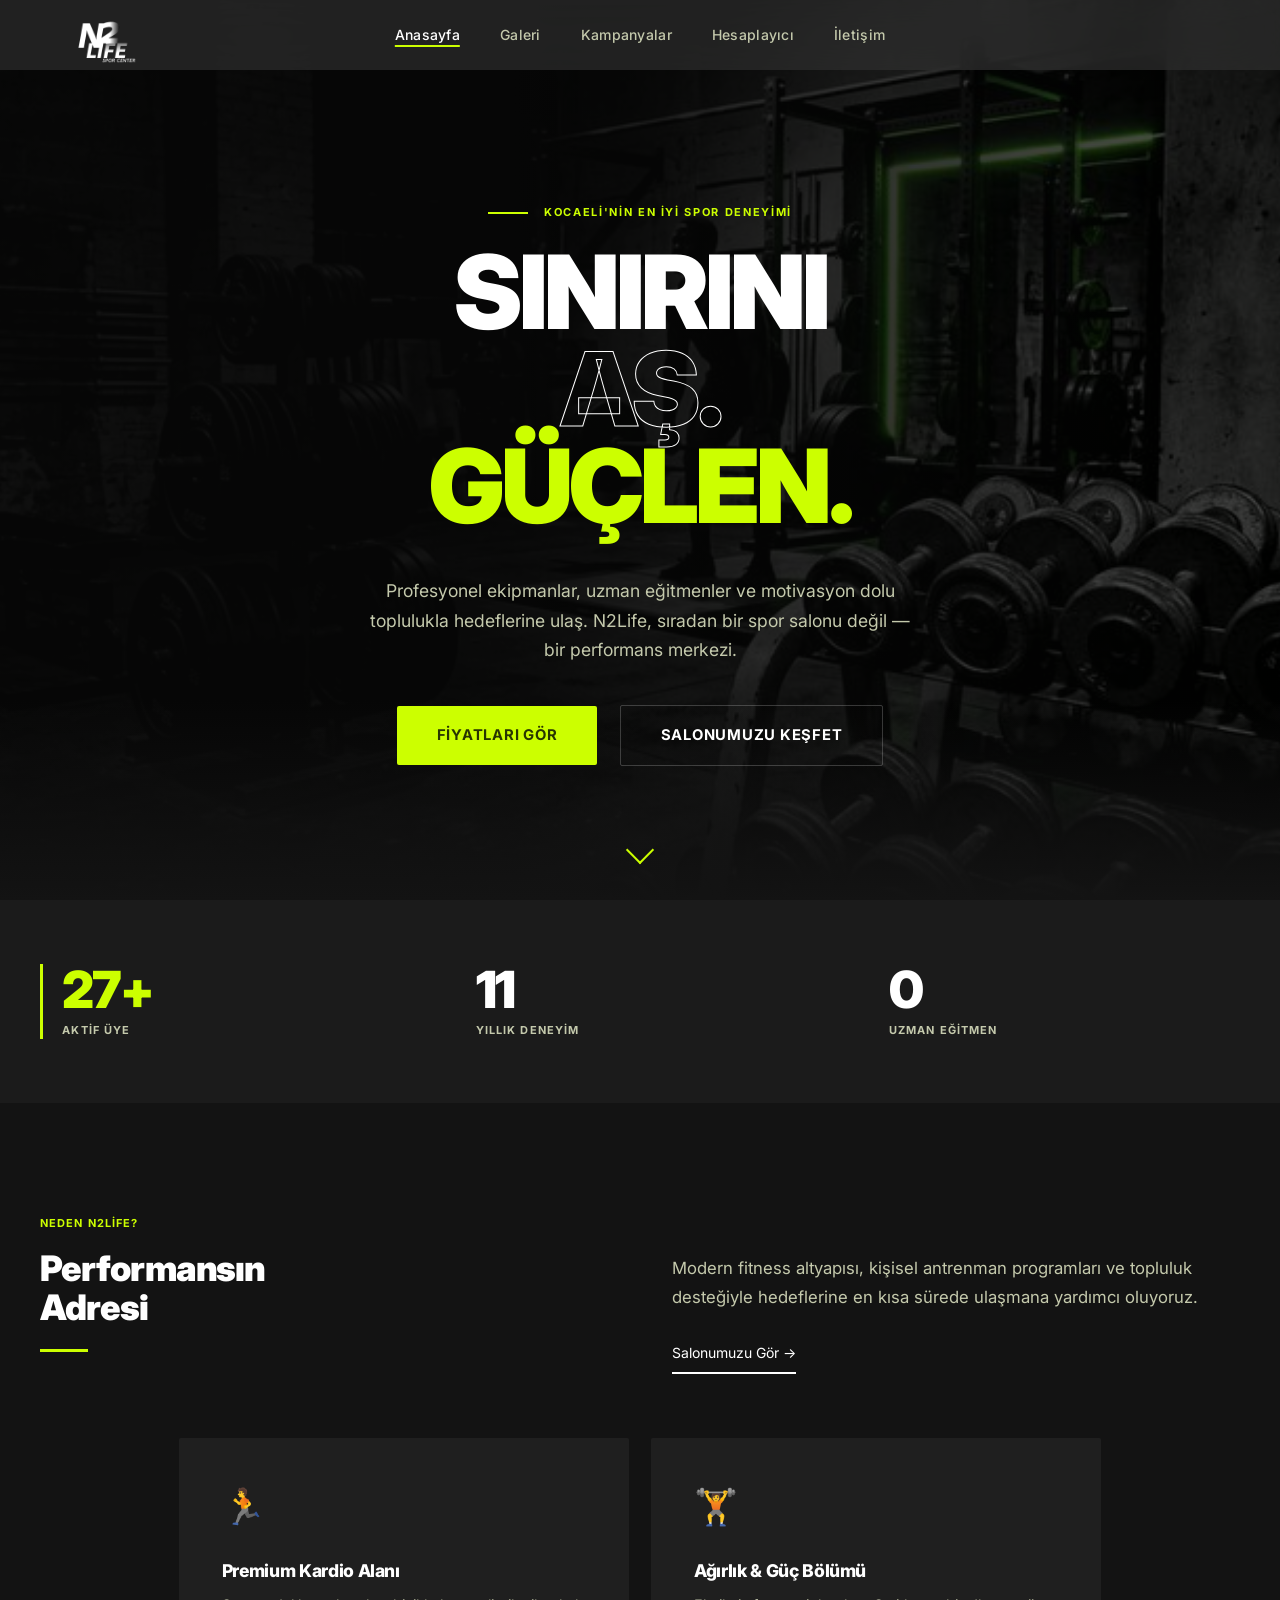
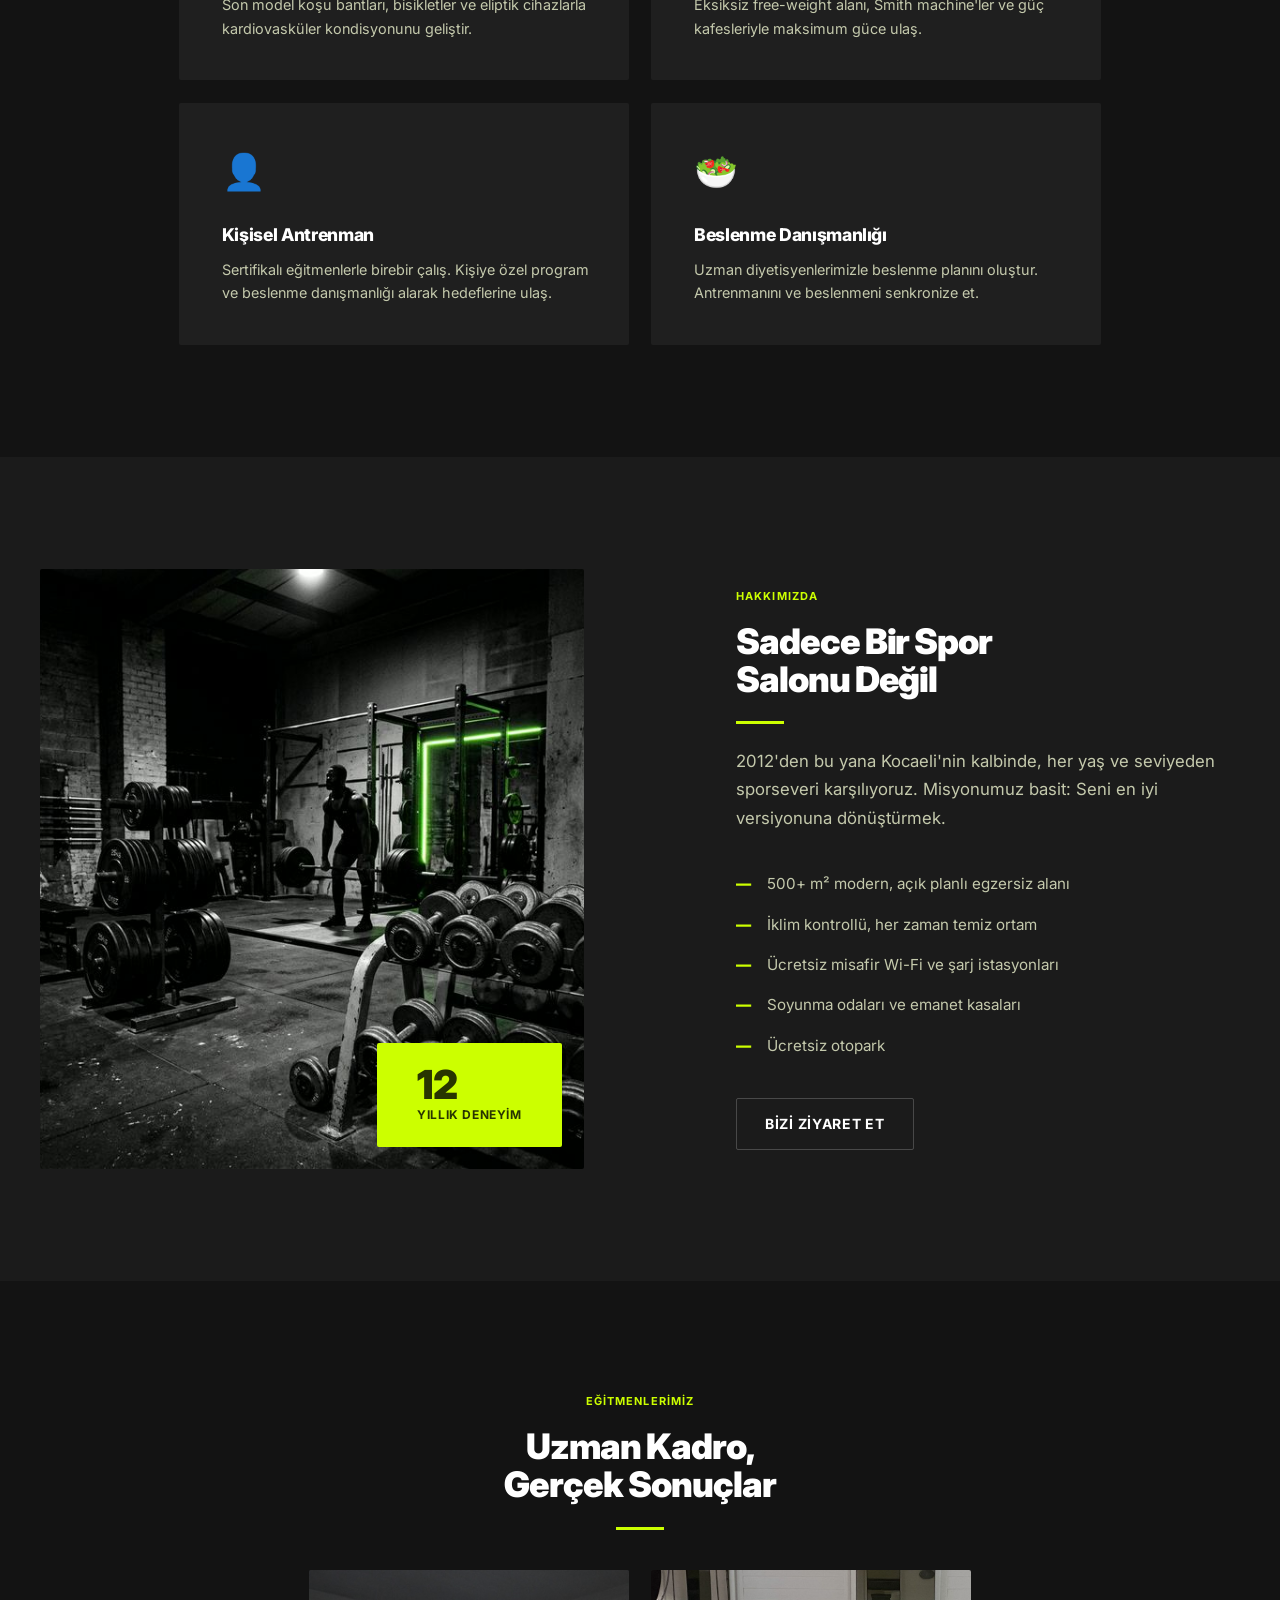
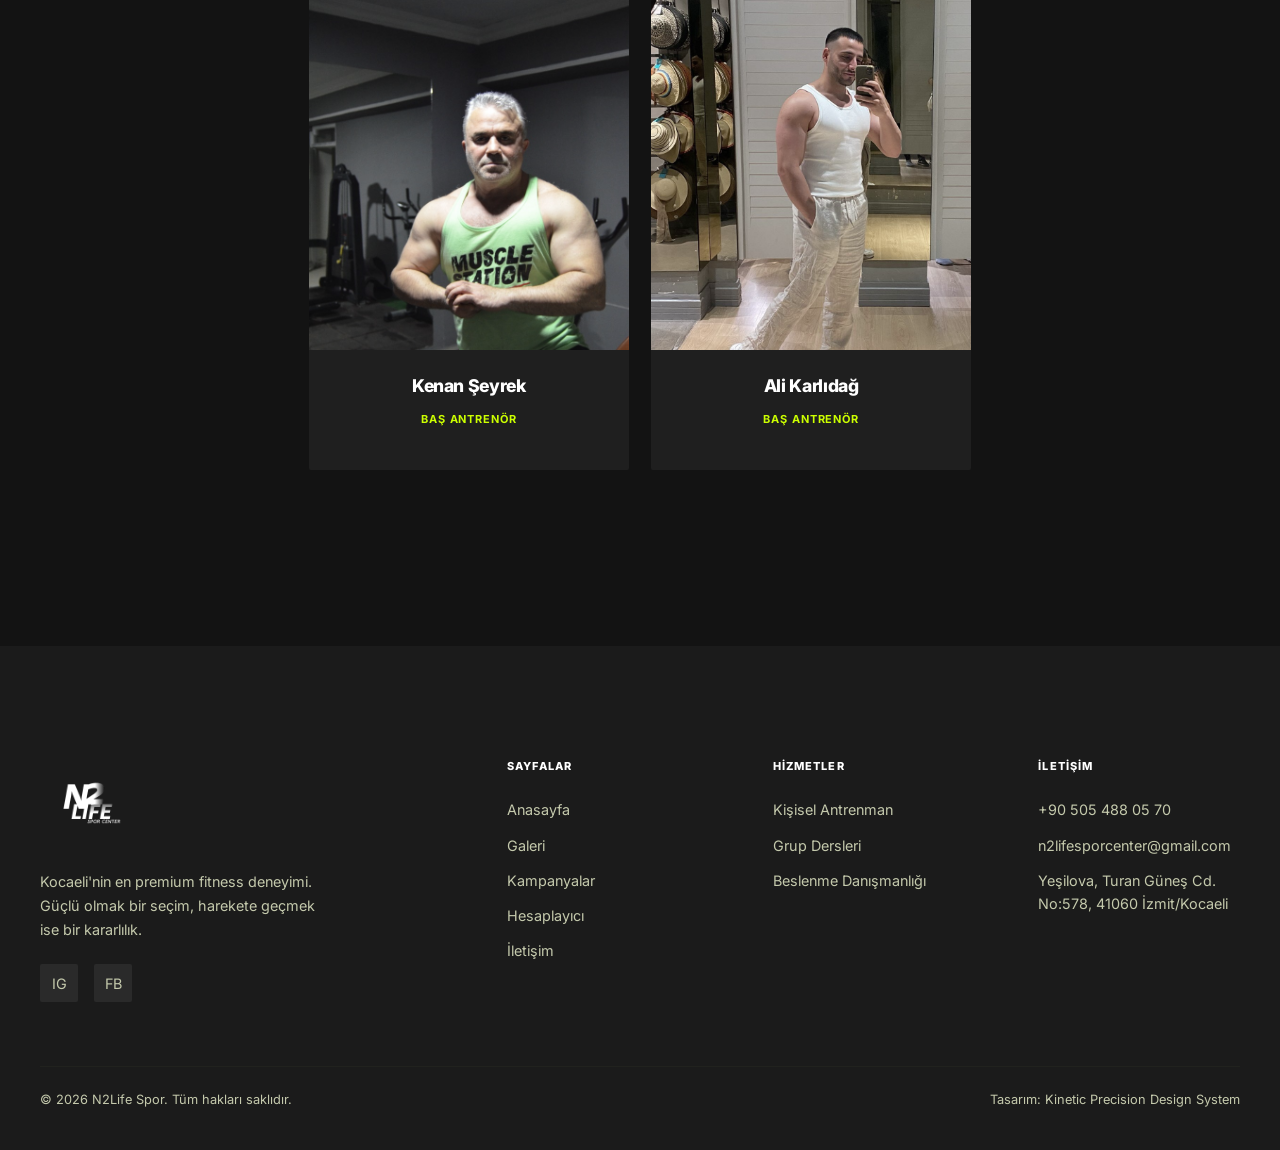
==== commit 298b2a01: "fix(ui): paket fiyatlandırmaları, FAQ, telefon ve e-posta iletişim bilgileri güncellendi" ====
--- a/index.html
+++ b/index.html
@@ -156,8 +156,8 @@
           <li class="about-list-item">500+ m² modern, açık planlı egzersiz alanı</li>
           <li class="about-list-item">İklim kontrollü, her zaman temiz ortam</li>
           <li class="about-list-item">Ücretsiz misafir Wi-Fi ve şarj istasyonları</li>
-          <li class="about-list-item">Özel soyunma odaları ve emanet kasaları</li>
-          <li class="about-list-item">Ücretsiz otopark (1000 kapasiteli)</li>
+          <li class="about-list-item">Soyunma odaları ve emanet kasaları</li>
+          <li class="about-list-item">Ücretsiz otopark</li>
         </ul>
         <a href="iletisim.html" class="btn btn-secondary mt-lg" id="about-contact-btn">Bizi Ziyaret Et</a>
       </div>
@@ -176,11 +176,19 @@
       <div class="trainers-grid"
         style="display: flex; justify-content: center; gap: var(--space-md); margin-top: var(--space-lg);">
         <article class="trainer-card reveal" id="trainer-1" style="max-width: 320px; width: 100%;">
-          <img src="img/trainer.jpg" alt="Baş Antrenör" class="trainer-img" style="height: 380px; object-position: top;"
+          <img src="img/trainer.jpg" alt="Kenan Şeyrek" class="trainer-img" style="height: 380px; object-position: top;"
             loading="lazy">
           <div class="trainer-info" style="text-align: center;">
-            <h3 class="trainer-name">Baş Antrenör</h3>
-            <span class="trainer-role">Kıdemli Profesyonel Eğitmen</span>
+            <h3 class="trainer-name">Kenan Şeyrek</h3>
+            <span class="trainer-role">Baş Antrenör</span>
+          </div>
+        </article>
+        <article class="trainer-card reveal" id="trainer-1" style="max-width: 320px; width: 100%;">
+          <img src="img/WhatsApp Image 2026-03-29 at 20.59.48.jpeg" alt="Ali Karlıdağ" class="trainer-img"
+            style="height: 380px; object-position: top;" loading="lazy">
+          <div class="trainer-info" style="text-align: center;">
+            <h3 class="trainer-name">Ali Karlıdağ</h3>
+            <span class="trainer-role">Baş Antrenör</span>
           </div>
         </article>
       </div>
@@ -191,14 +199,15 @@
   <footer class="footer" role="contentinfo">
     <div class="footer-inner">
       <div class="footer-brand">
-        <div class="footer-logo">N2<span>LIFE</span> SPOR</div>
+        <div class="footer-logo">
+          <img src="img/N-Photoroom.png" alt="N2 Life Spor"
+            style="height: 136px; filter: invert(1) brightness(2); margin-top: -30px; margin-bottom: -10px; margin-left: -15px;">
+        </div>
         <p class="footer-tagline">Kocaeli'nin en premium fitness deneyimi. Güçlü olmak bir seçim, harekete geçmek ise
           bir kararlılık.</p>
         <div class="social-links" aria-label="Sosyal medya linkleri">
           <a href="#" class="social-link" aria-label="Instagram">IG</a>
           <a href="#" class="social-link" aria-label="Facebook">FB</a>
-          <a href="#" class="social-link" aria-label="YouTube">YT</a>
-          <a href="#" class="social-link" aria-label="TikTok">TK</a>
         </div>
       </div>
       <div>
@@ -217,17 +226,14 @@
           <a href="#">Kişisel Antrenman</a>
           <a href="#">Grup Dersleri</a>
           <a href="#">Beslenme Danışmanlığı</a>
-          <a href="#">Kurumsal Üyelik</a>
         </nav>
       </div>
       <div>
         <h3 class="footer-col-title">İletişim</h3>
         <nav class="footer-links" aria-label="İletişim bilgileri">
-          <a href="tel:+902121234567">+90 212 123 45 67</a>
-          <a href="mailto:info@n2lifespor.com">info@n2lifespor.com</a>
+          <a href="tel:+90 505 488 05 70">+90 505 488 05 70</a>
+          <a href="mailto:n2lifesporcenter@gmail.com">n2lifesporcenter@gmail.com</a>
           <a href="#">Yeşilova, Turan Güneş Cd.<br>No:578, 41060 İzmit/Kocaeli</a>
-          <a href="#">Pzt-Cum: 06:00 – 24:00</a>
-          <a href="#">Hft Sonu: 08:00 – 22:00</a>
         </nav>
       </div>
     </div>
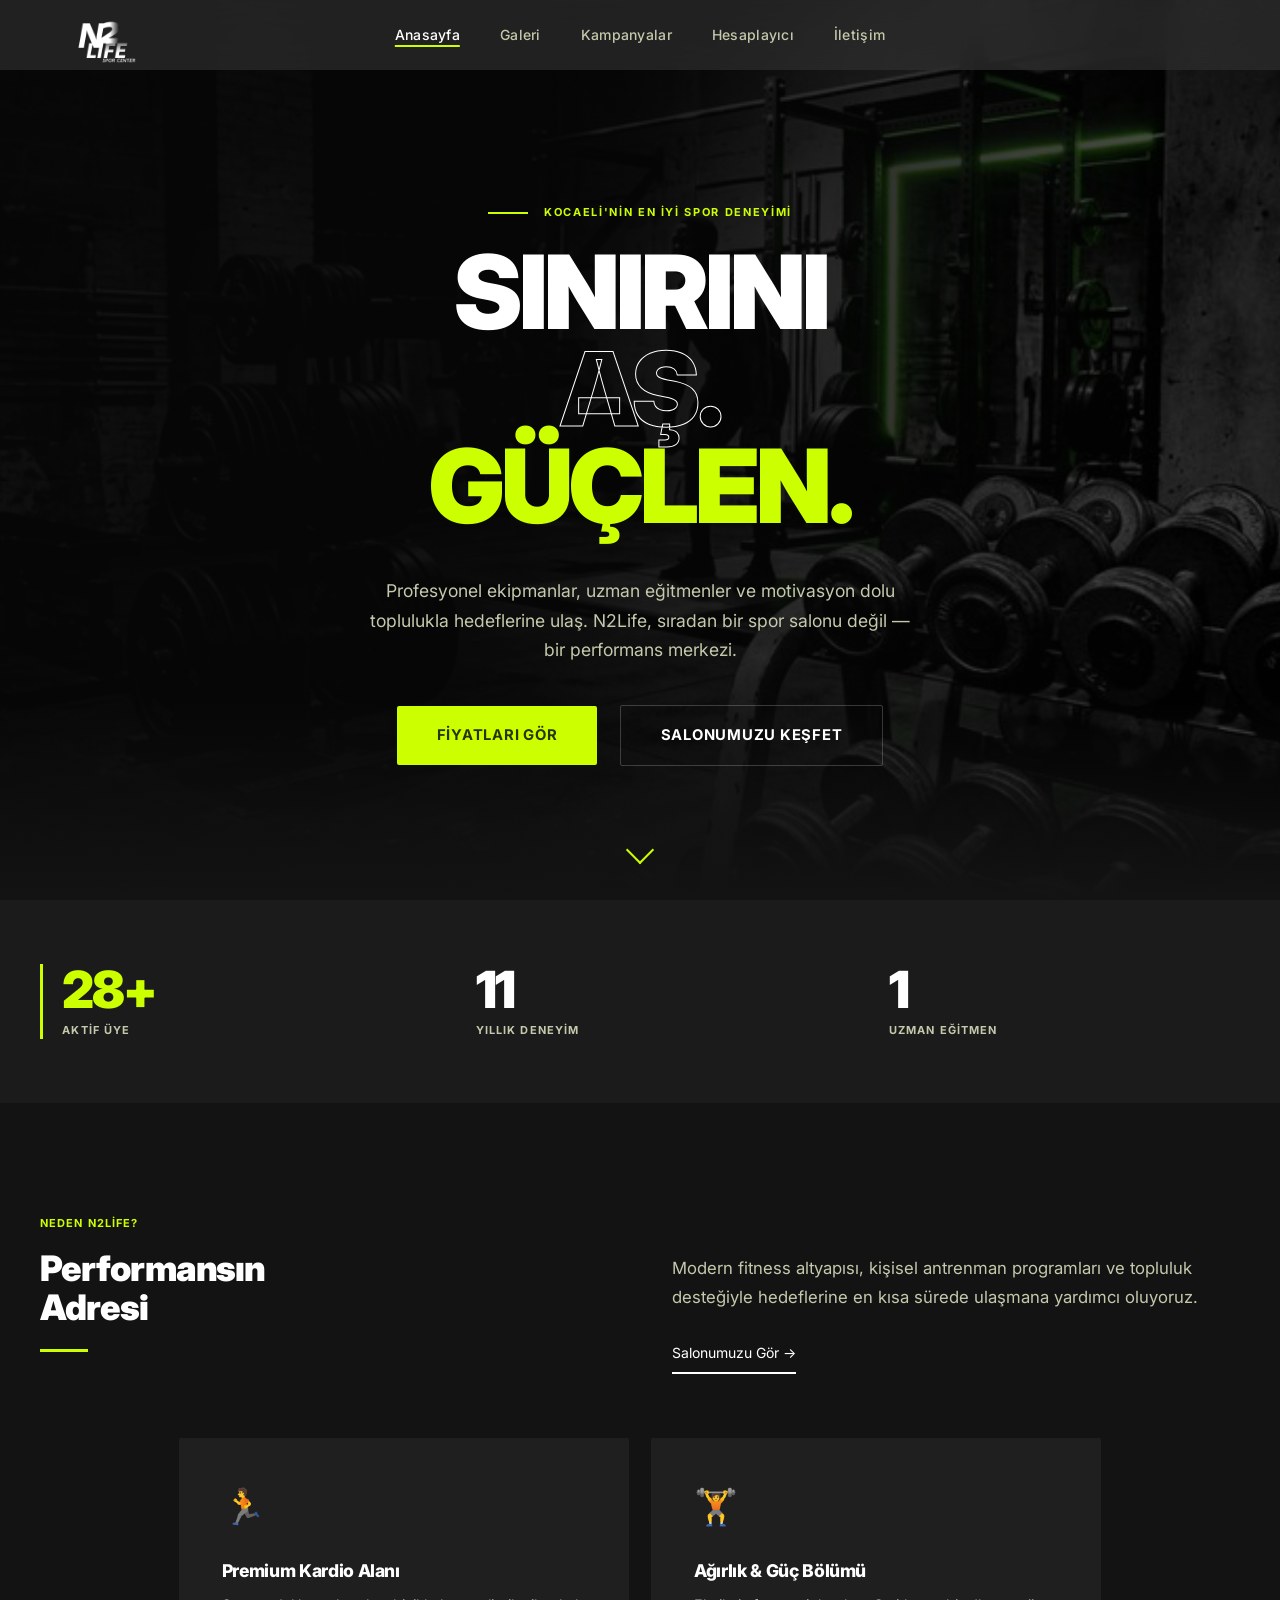
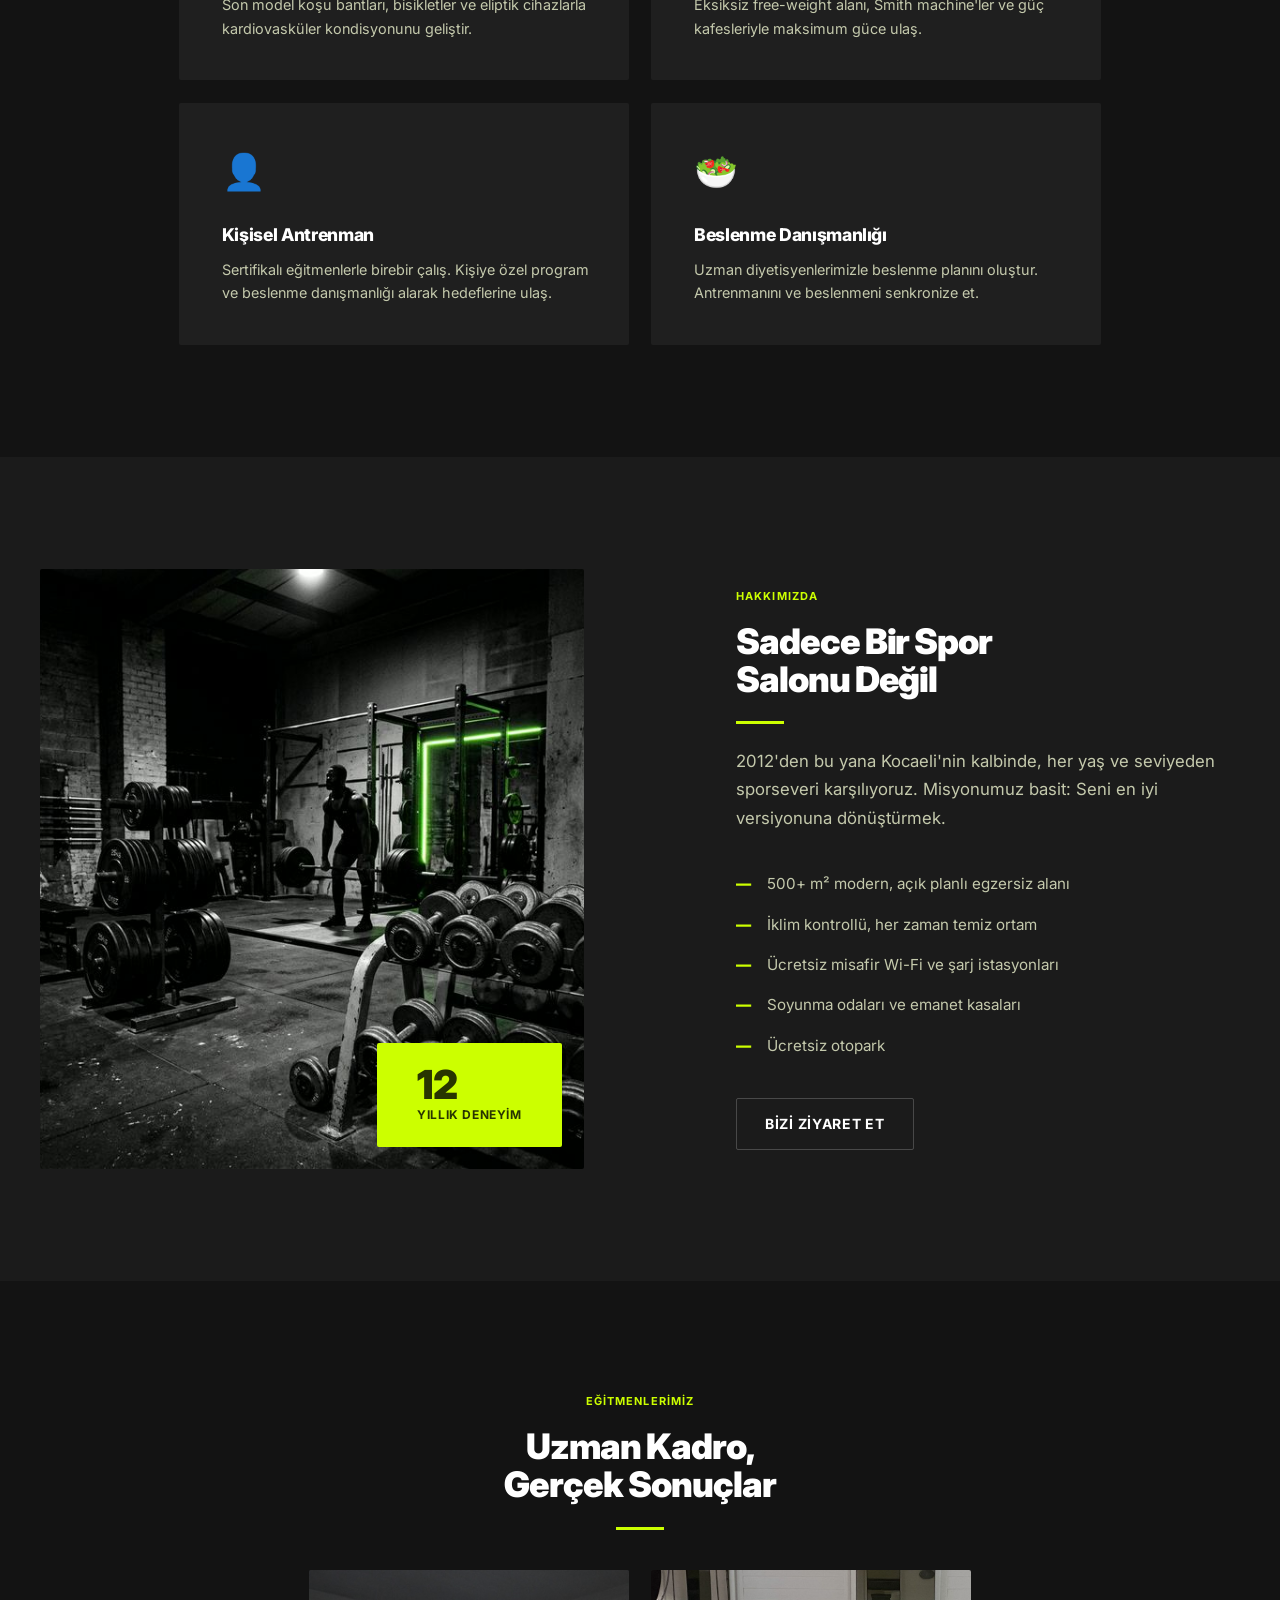
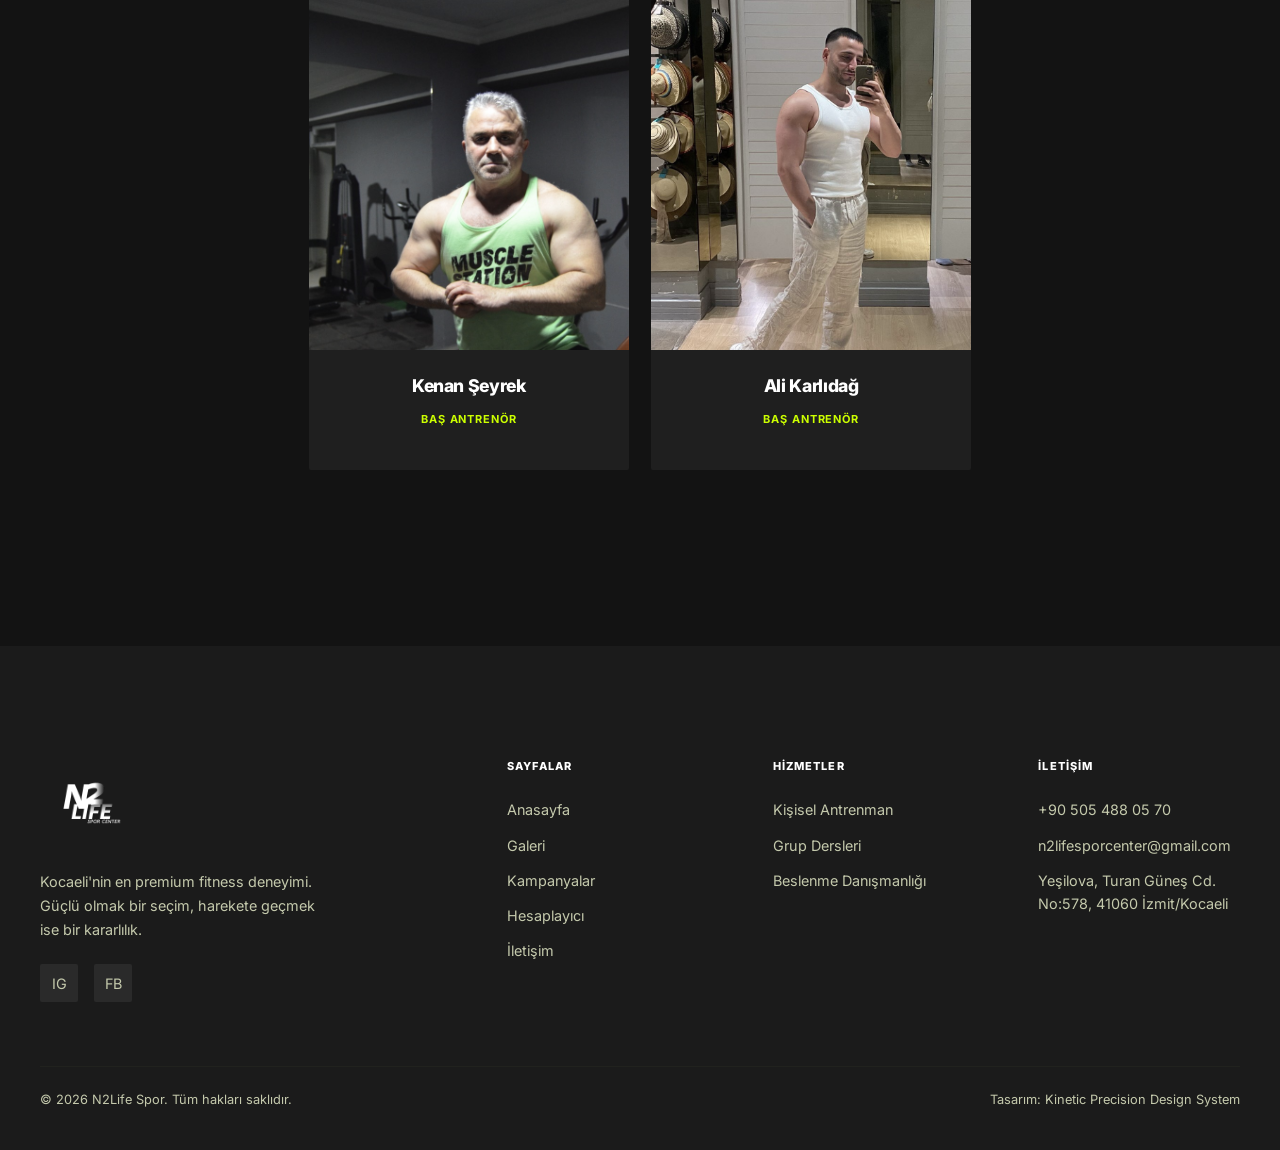
==== commit 09a87184: "değer değistirme" ====
--- a/index.html
+++ b/index.html
@@ -80,7 +80,7 @@
         <div class="stat-card-label">Yıllık Deneyim</div>
       </div>
       <div class="stat-card reveal delay-2">
-        <div class="stat-card-number"><span data-count="1">0</span></div>
+        <div class="stat-card-number"><span data-count="2">0</span></div>
         <div class="stat-card-label">Uzman Eğitmen</div>
       </div>
     </div>
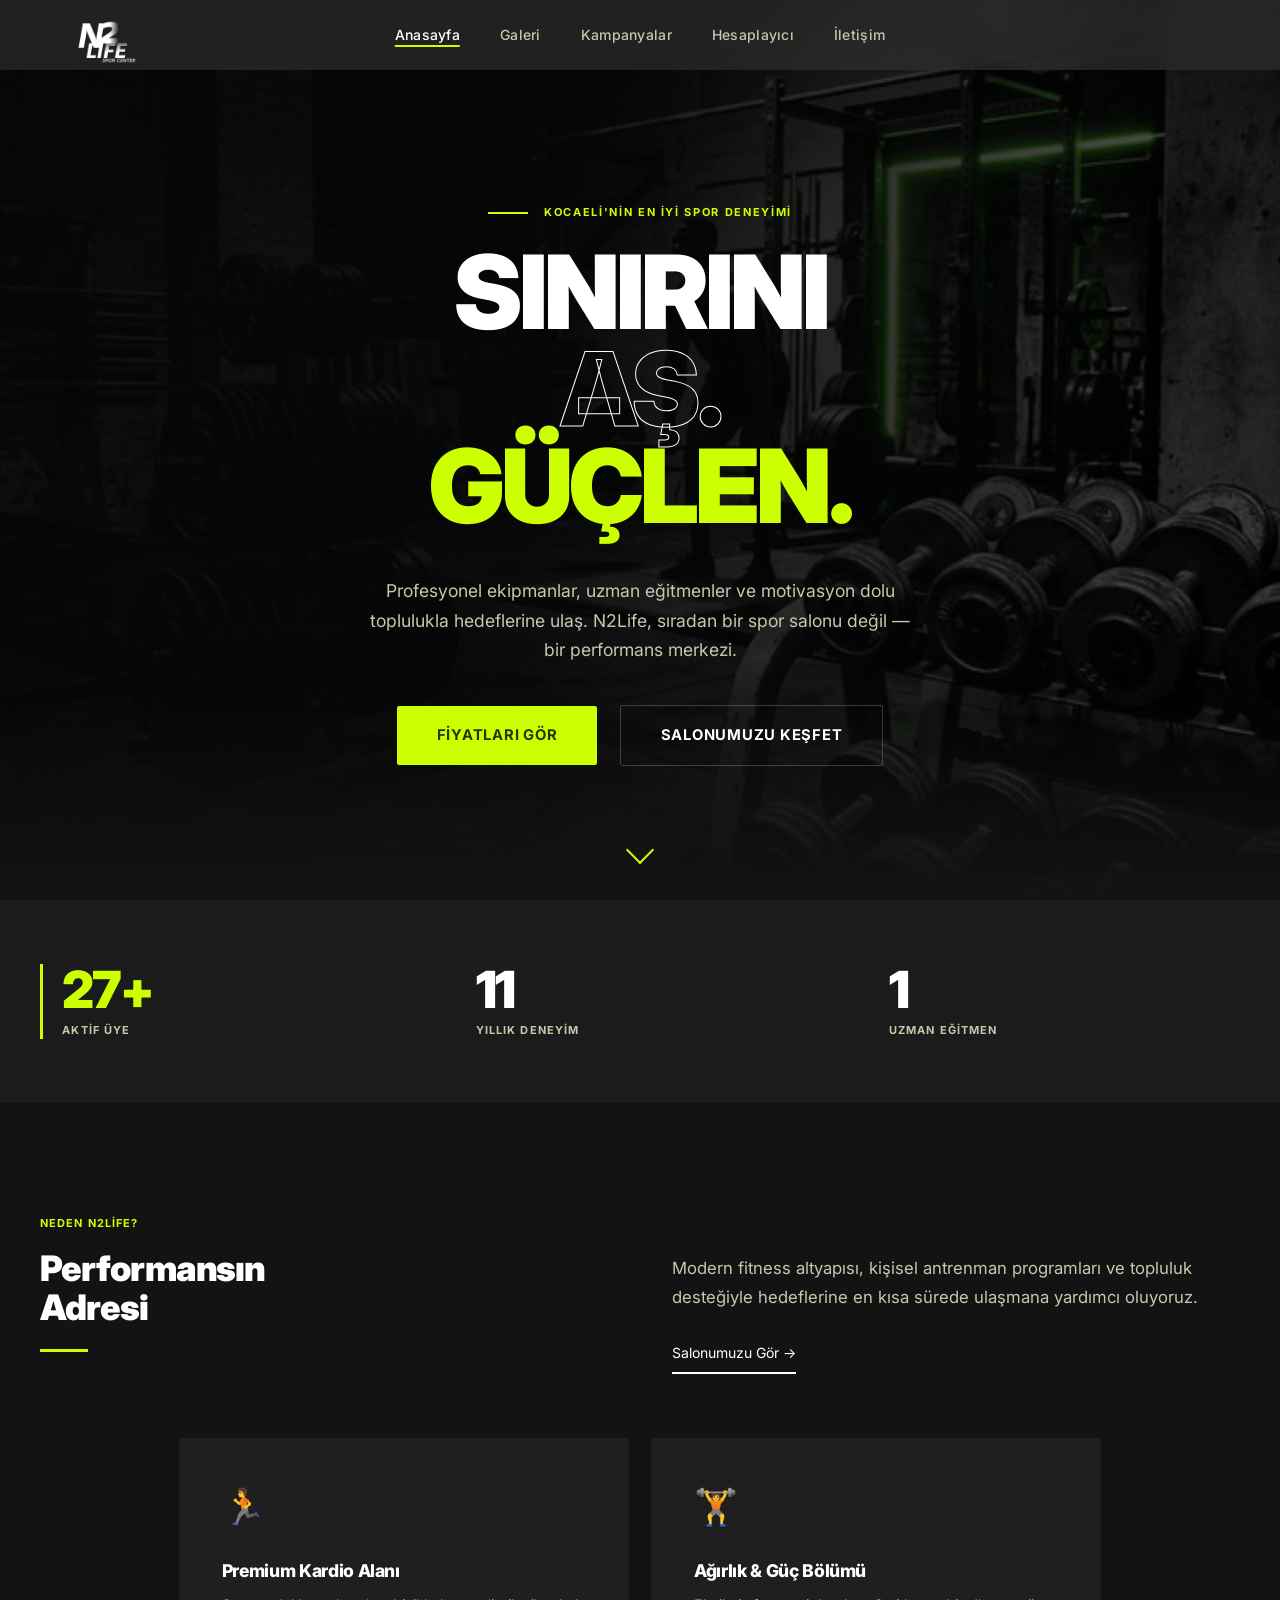
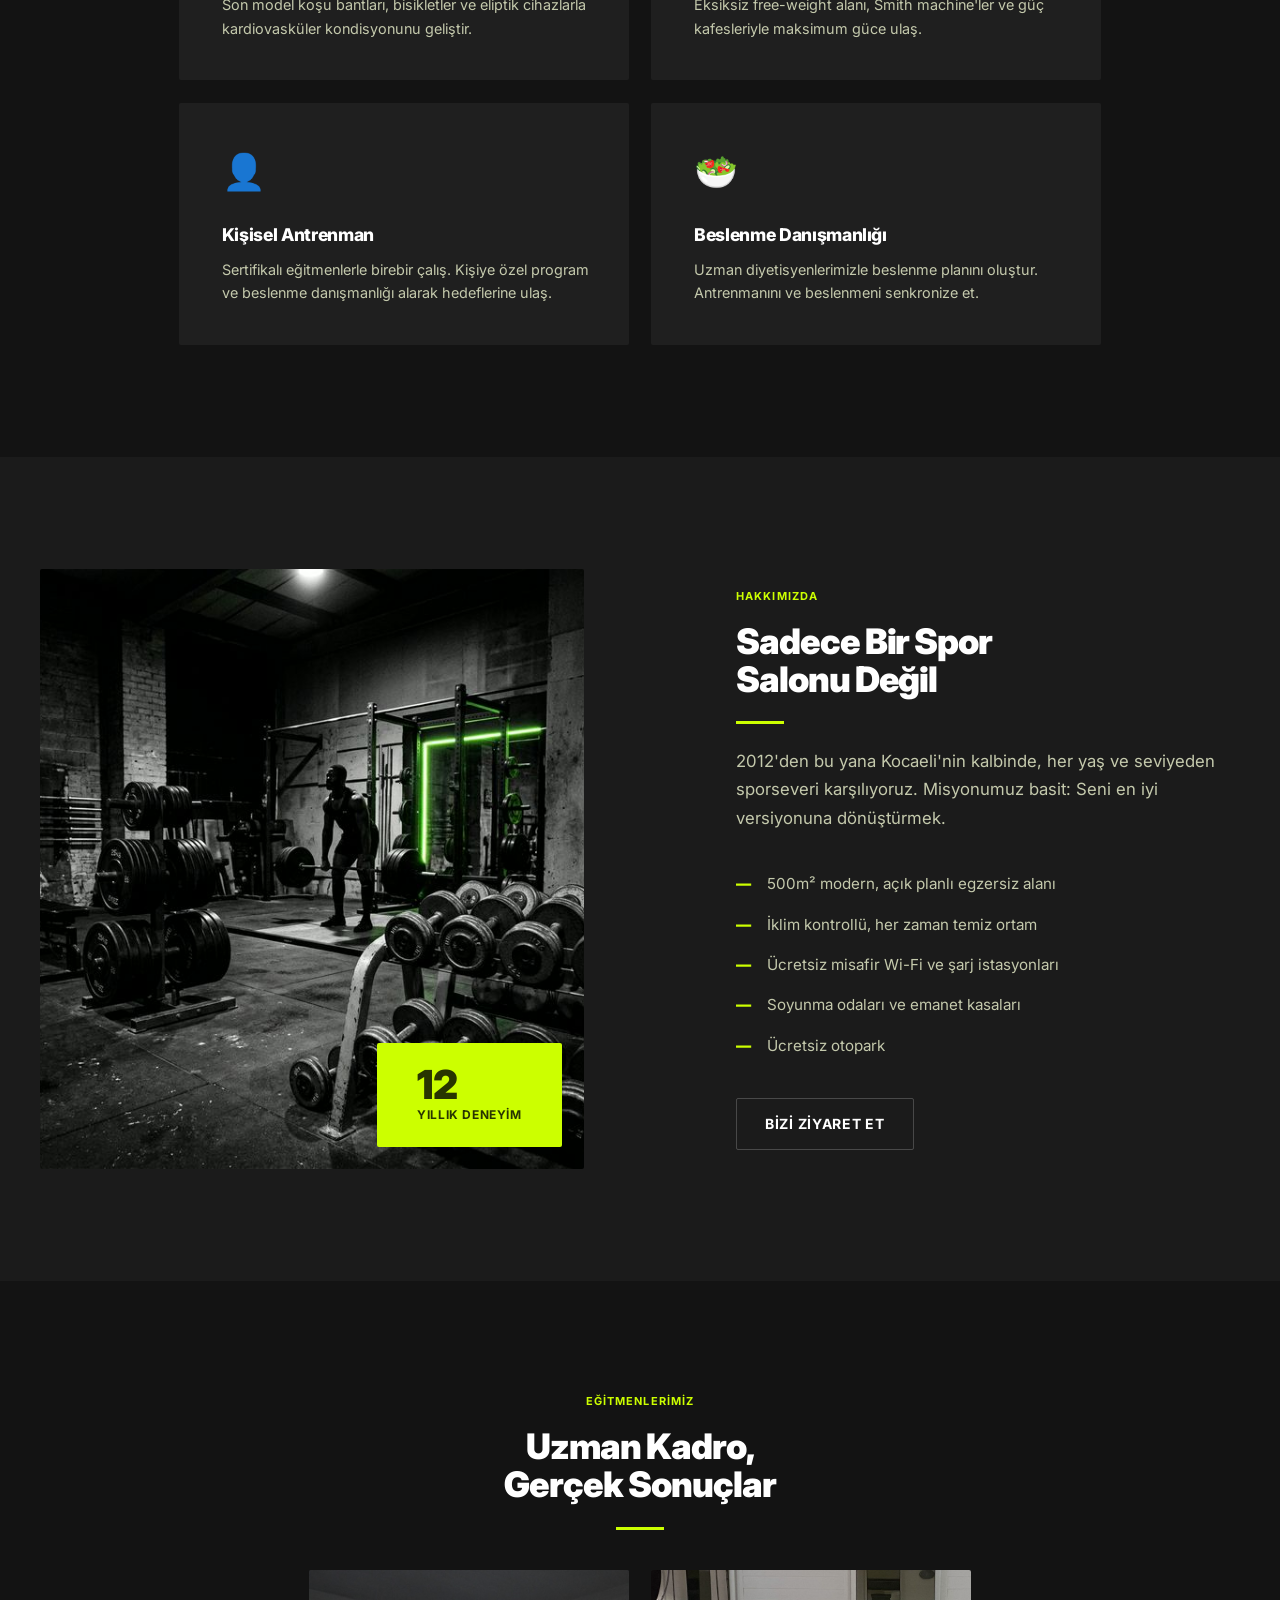
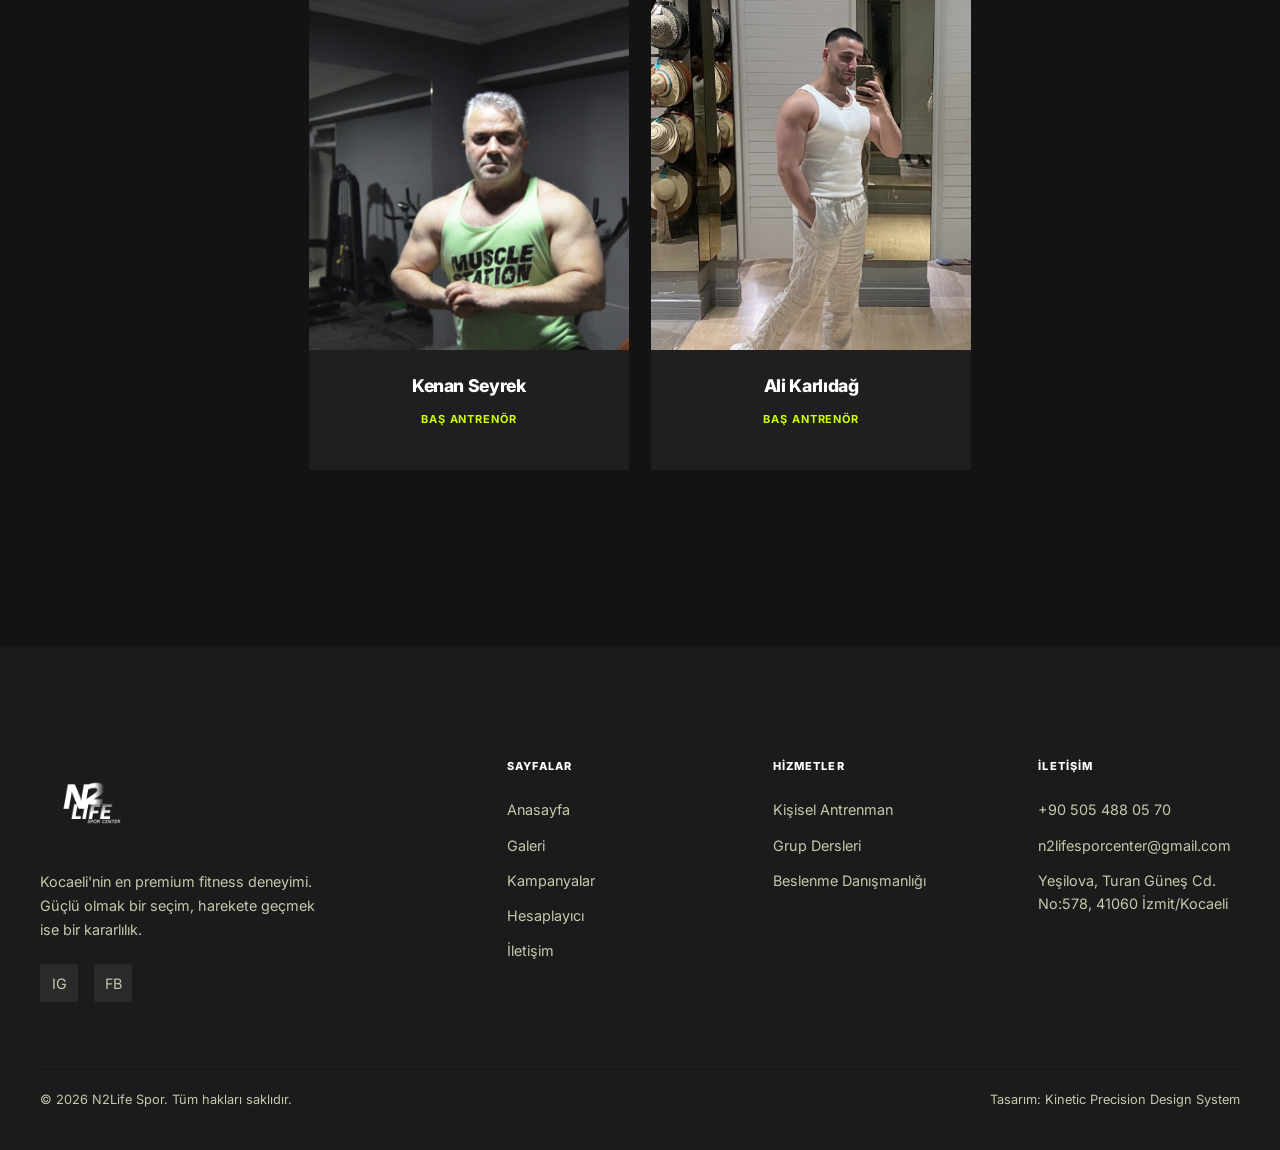
==== commit fa29c806: "Kampanyalar sayfasına indirimli (üstü çizili) eski fiyatlar eklendi" ====
--- a/index.html
+++ b/index.html
@@ -153,7 +153,7 @@
           iyi versiyonuna dönüştürmek.
         </p>
         <ul class="about-list">
-          <li class="about-list-item">500+ m² modern, açık planlı egzersiz alanı</li>
+          <li class="about-list-item">500m² modern, açık planlı egzersiz alanı</li>
           <li class="about-list-item">İklim kontrollü, her zaman temiz ortam</li>
           <li class="about-list-item">Ücretsiz misafir Wi-Fi ve şarj istasyonları</li>
           <li class="about-list-item">Soyunma odaları ve emanet kasaları</li>
@@ -176,10 +176,10 @@
       <div class="trainers-grid"
         style="display: flex; justify-content: center; gap: var(--space-md); margin-top: var(--space-lg);">
         <article class="trainer-card reveal" id="trainer-1" style="max-width: 320px; width: 100%;">
-          <img src="img/trainer.jpg" alt="Kenan Şeyrek" class="trainer-img" style="height: 380px; object-position: top;"
+          <img src="img/trainer.jpg" alt="Kenan Seyrek" class="trainer-img" style="height: 380px; object-position: top;"
             loading="lazy">
           <div class="trainer-info" style="text-align: center;">
-            <h3 class="trainer-name">Kenan Şeyrek</h3>
+            <h3 class="trainer-name">Kenan Seyrek</h3>
             <span class="trainer-role">Baş Antrenör</span>
           </div>
         </article>
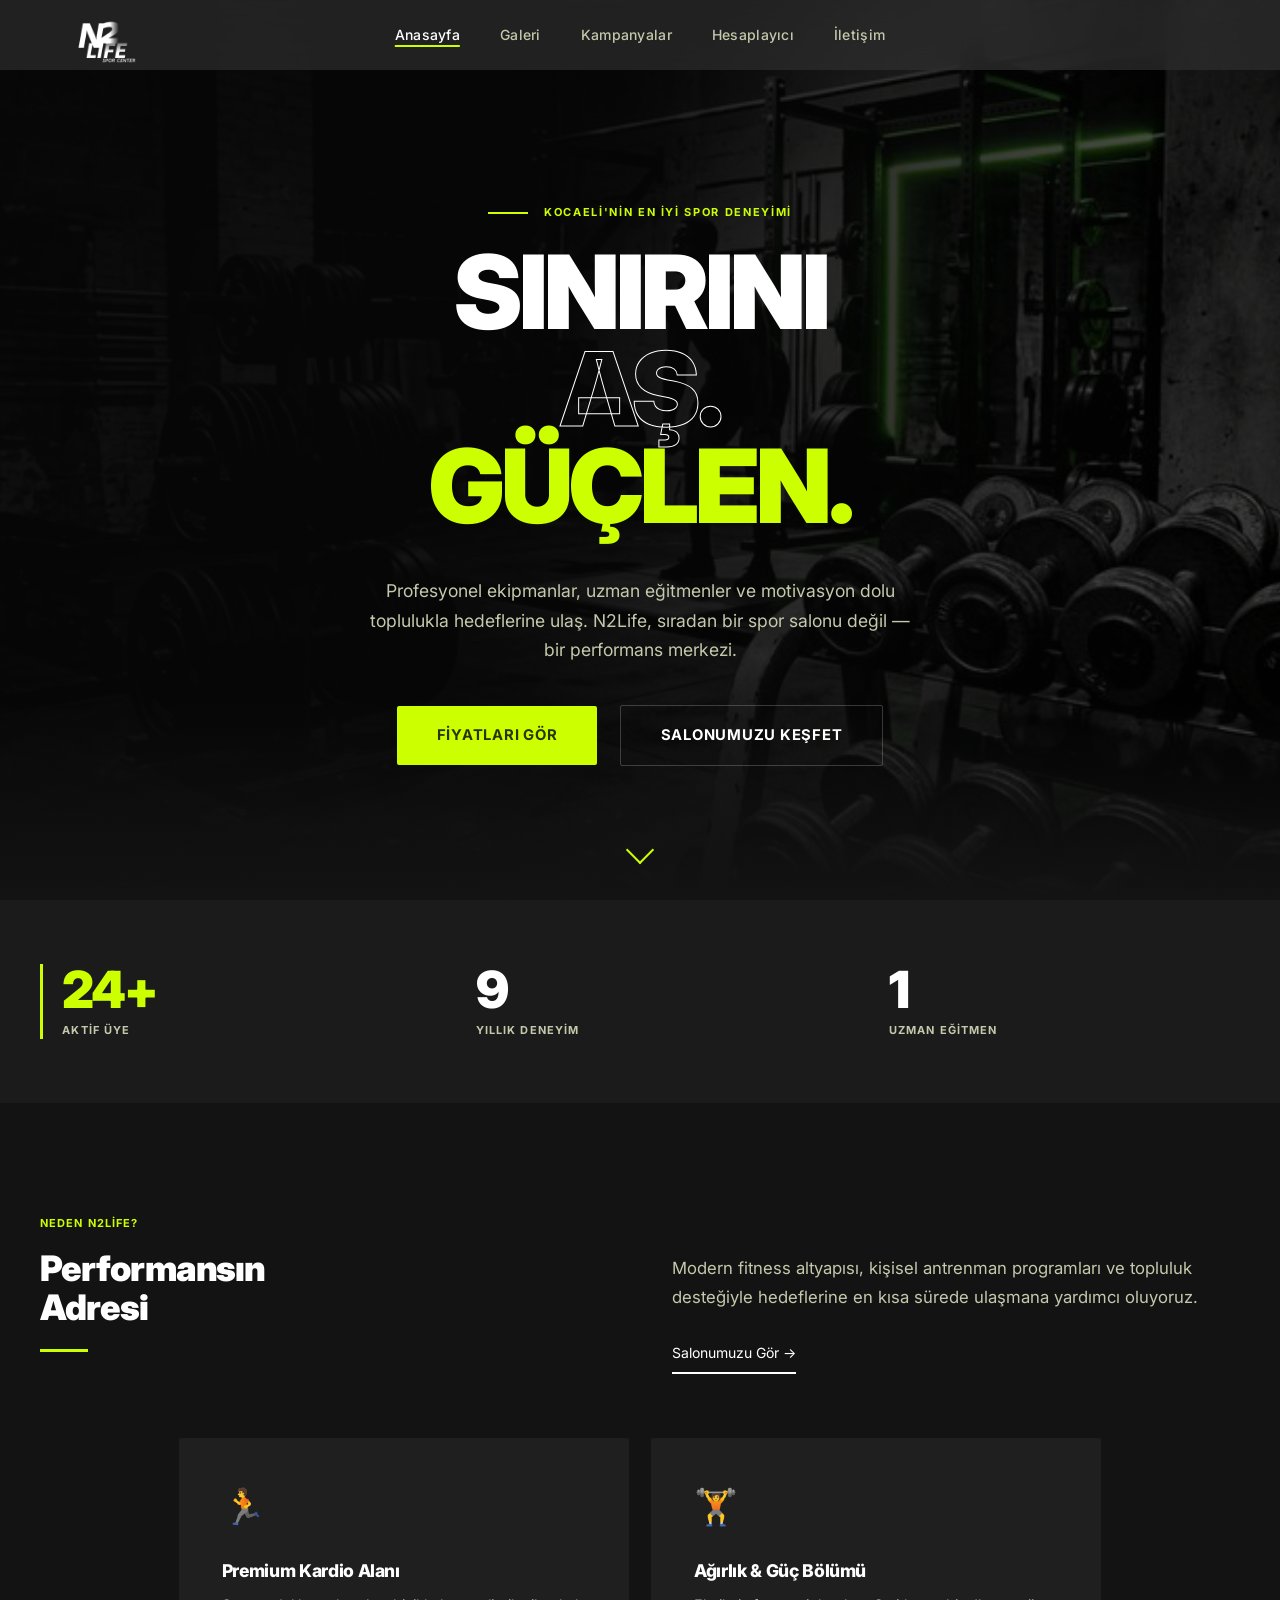
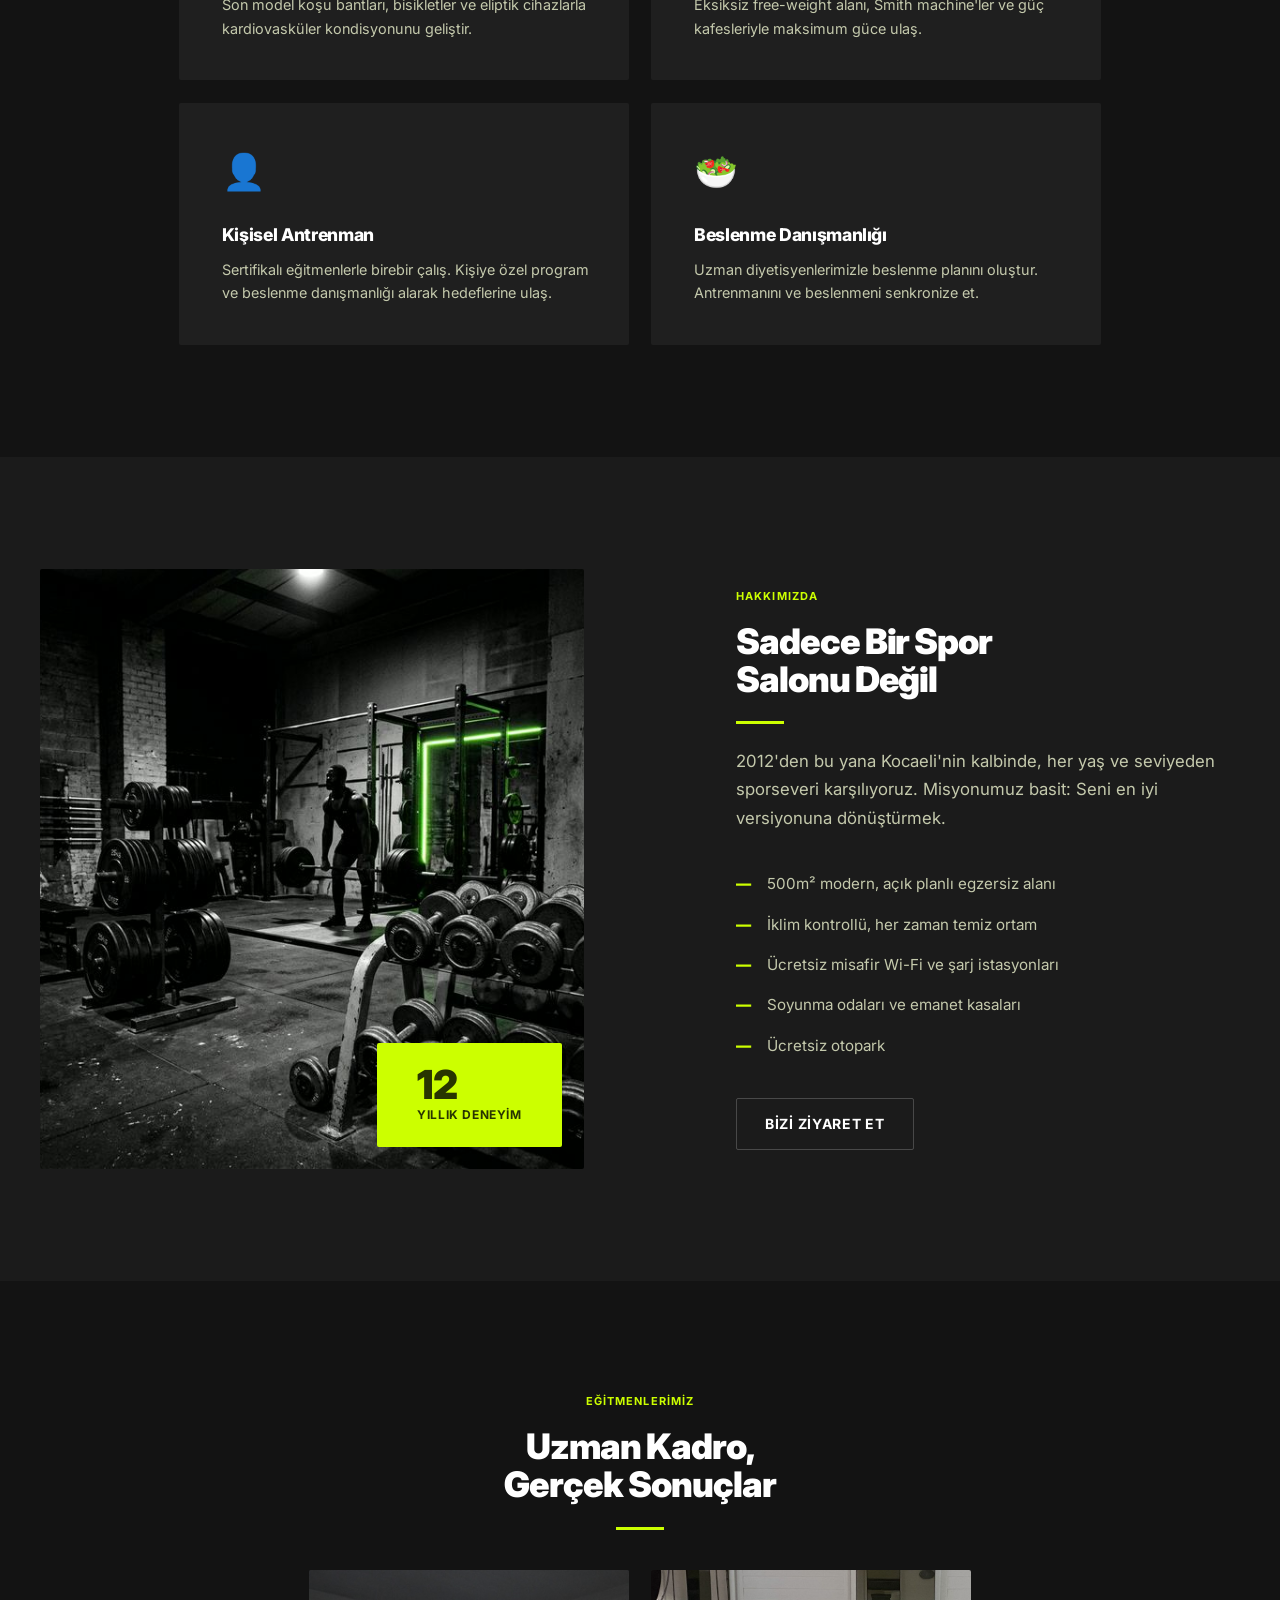
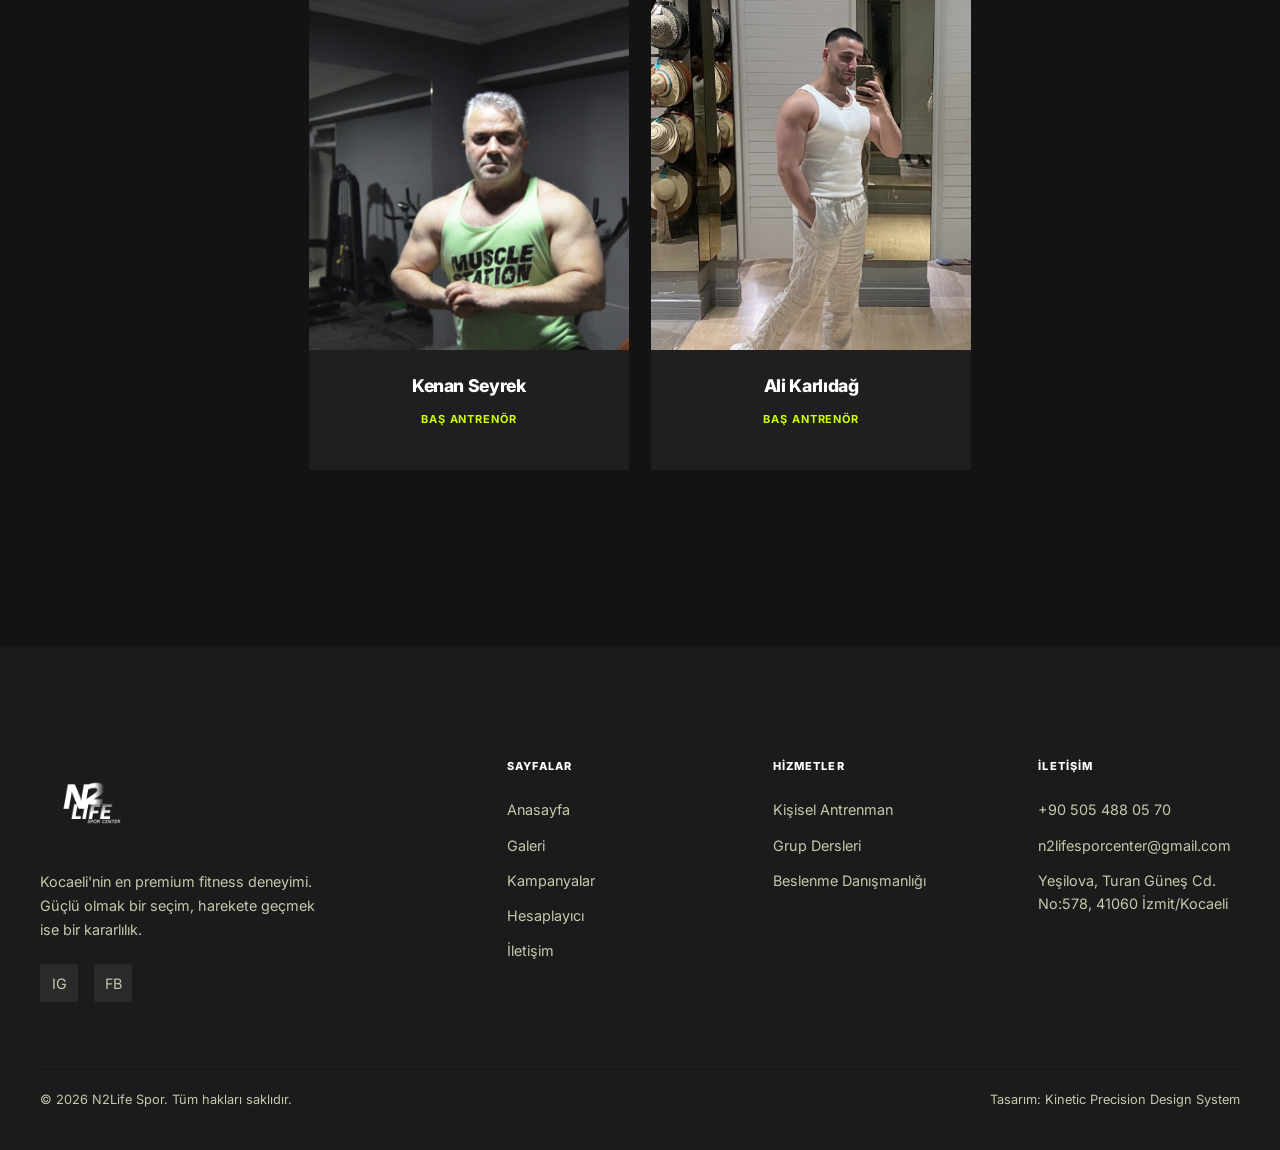
==== commit ea4e58ba: "seo ayarlamarı" ====
--- a/index.html
+++ b/index.html
@@ -4,18 +4,89 @@
 <head>
   <meta charset="UTF-8">
   <meta name="viewport" content="width=device-width, initial-scale=1">
-  <title>N2Life Spor — Güçlü Ol, Hayata Tutun</title>
+  <title>N2Life Spor Salonu | Kocaeli İzmit Premium Fitness</title>
   <meta name="description"
-    content="N2Life Spor Salonu – Kocaeli'nin en premium fitness deneyimi. 7/24 açık, uzman eğitmenler, en son ekipmanlar.">
+    content="N2Life Spor Salonu – Kocaeli İzmit'in en premium fitness deneyimi. Uzman eğitmenler, en son ekipmanlar ve kişisel antrenman ile hedeflerinize ulaşın.">
+  <meta name="keywords"
+    content="N2Life, N2Life Spor, Niki Life, Niki spor, N2 Spor, Niki Life Spor Salonu, İzmit Spor Salonu, Kocaeli Spor Salonu, İzmit Fitness, Kocaeli Vücut Geliştirme, Kocaeli Pilates, İzmit Personal Trainer">
+  <meta name="robots" content="index, follow">
+  <link rel="canonical" href="https://www.n2lifesporcenter.com/">
+  
+  <!-- Open Graph -->
+  <meta property="og:type" content="website">
+  <meta property="og:url" content="https://www.n2lifesporcenter.com/">
+  <meta property="og:title" content="N2Life Spor Salonu | Kocaeli İzmit Premium Fitness">
+  <meta property="og:description" content="N2Life Spor Salonu – Kocaeli İzmit'in en premium fitness deneyimi. Uzman eğitmenler, en son ekipmanlar ve kişisel antrenman ile hedeflerinize ulaşın.">
+  <meta property="og:image" content="https://www.n2lifesporcenter.com/img/logo2.png">
+  <meta property="og:locale" content="tr_TR">
+  
+  <!-- Twitter -->
+  <meta property="twitter:card" content="summary_large_image">
+  <meta property="twitter:url" content="https://www.n2lifesporcenter.com/">
+  <meta property="twitter:title" content="N2Life Spor Salonu | Kocaeli İzmit Premium Fitness">
+  <meta property="twitter:description" content="N2Life Spor Salonu – Kocaeli İzmit'in en premium fitness deneyimi. Uzman eğitmenler, en son ekipmanlar ve kişisel antrenman ile hedeflerinize ulaşın.">
+  <meta property="twitter:image" content="https://www.n2lifesporcenter.com/img/logo2.png">
+
+  <!-- Schema.org -->
+  <script type="application/ld+json">
+  {
+    "@context": "https://schema.org",
+    "@type": "HealthClub",
+    "name": "N2Life Spor",
+    "image": "https://www.n2lifesporcenter.com/img/logo2.png",
+    "@id": "",
+    "url": "https://www.n2lifesporcenter.com",
+    "telephone": "+905054880570",
+    "address": {
+      "@type": "PostalAddress",
+      "streetAddress": "Yeşilova, Turan Güneş Cd. No:578",
+      "addressLocality": "İzmit",
+      "addressRegion": "Kocaeli",
+      "postalCode": "41060",
+      "addressCountry": "TR"
+    },
+    "geo": {
+      "@type": "GeoCoordinates",
+      "latitude": 40.7816,
+      "longitude": 29.9675
+    },
+    "openingHoursSpecification": [
+      {
+        "@type": "OpeningHoursSpecification",
+        "dayOfWeek": ["Monday", "Tuesday", "Thursday", "Saturday"],
+        "opens": "09:30",
+        "closes": "23:00"
+      },
+      {
+        "@type": "OpeningHoursSpecification",
+        "dayOfWeek": ["Wednesday", "Friday"],
+        "opens": "12:00",
+        "closes": "23:00"
+      },
+      {
+        "@type": "OpeningHoursSpecification",
+        "dayOfWeek": "Sunday",
+        "opens": "12:00",
+        "closes": "20:00"
+      }
+    ],
+    "sameAs": [
+      "https://www.instagram.com/n2lifespor/"
+    ]
+  }
+  </script>
   <link rel="stylesheet" href="css/style.css">
   <link rel="stylesheet" href="css/home.css">
+  <link rel="icon" type="image/png" sizes="576x576" href="img/logo2.png">
+  <link rel="shortcut icon" type="image/png" sizes="576x576" href="img/logo2.png">
+  <link rel="apple-touch-icon" href="img/logo2.png">
 </head>
 
 <body>
 
   <!-- ═══ NAVBAR ═══ -->
   <nav class="navbar" role="navigation" aria-label="Ana navigasyon">
-    <a href="index.html" class="nav-logo"><img src="img/N-Photoroom.png" alt="N2 Life Spor"
+    <a href="index.html" class="nav-logo"><img src="img/N-Photoroom.png" alt="N2Life Spor (Niki Life)"
         style="height: 136px; filter: invert(1) brightness(2);"></a>
     <ul class="nav-links" role="list">
       <li><a href="index.html">Anasayfa</a></li>
@@ -200,7 +271,7 @@
     <div class="footer-inner">
       <div class="footer-brand">
         <div class="footer-logo">
-          <img src="img/N-Photoroom.png" alt="N2 Life Spor"
+          <img src="img/N-Photoroom.png" alt="N2Life Spor (Niki Life)"
             style="height: 136px; filter: invert(1) brightness(2); margin-top: -30px; margin-bottom: -10px; margin-left: -15px;">
         </div>
         <p class="footer-tagline">Kocaeli'nin en premium fitness deneyimi. Güçlü olmak bir seçim, harekete geçmek ise
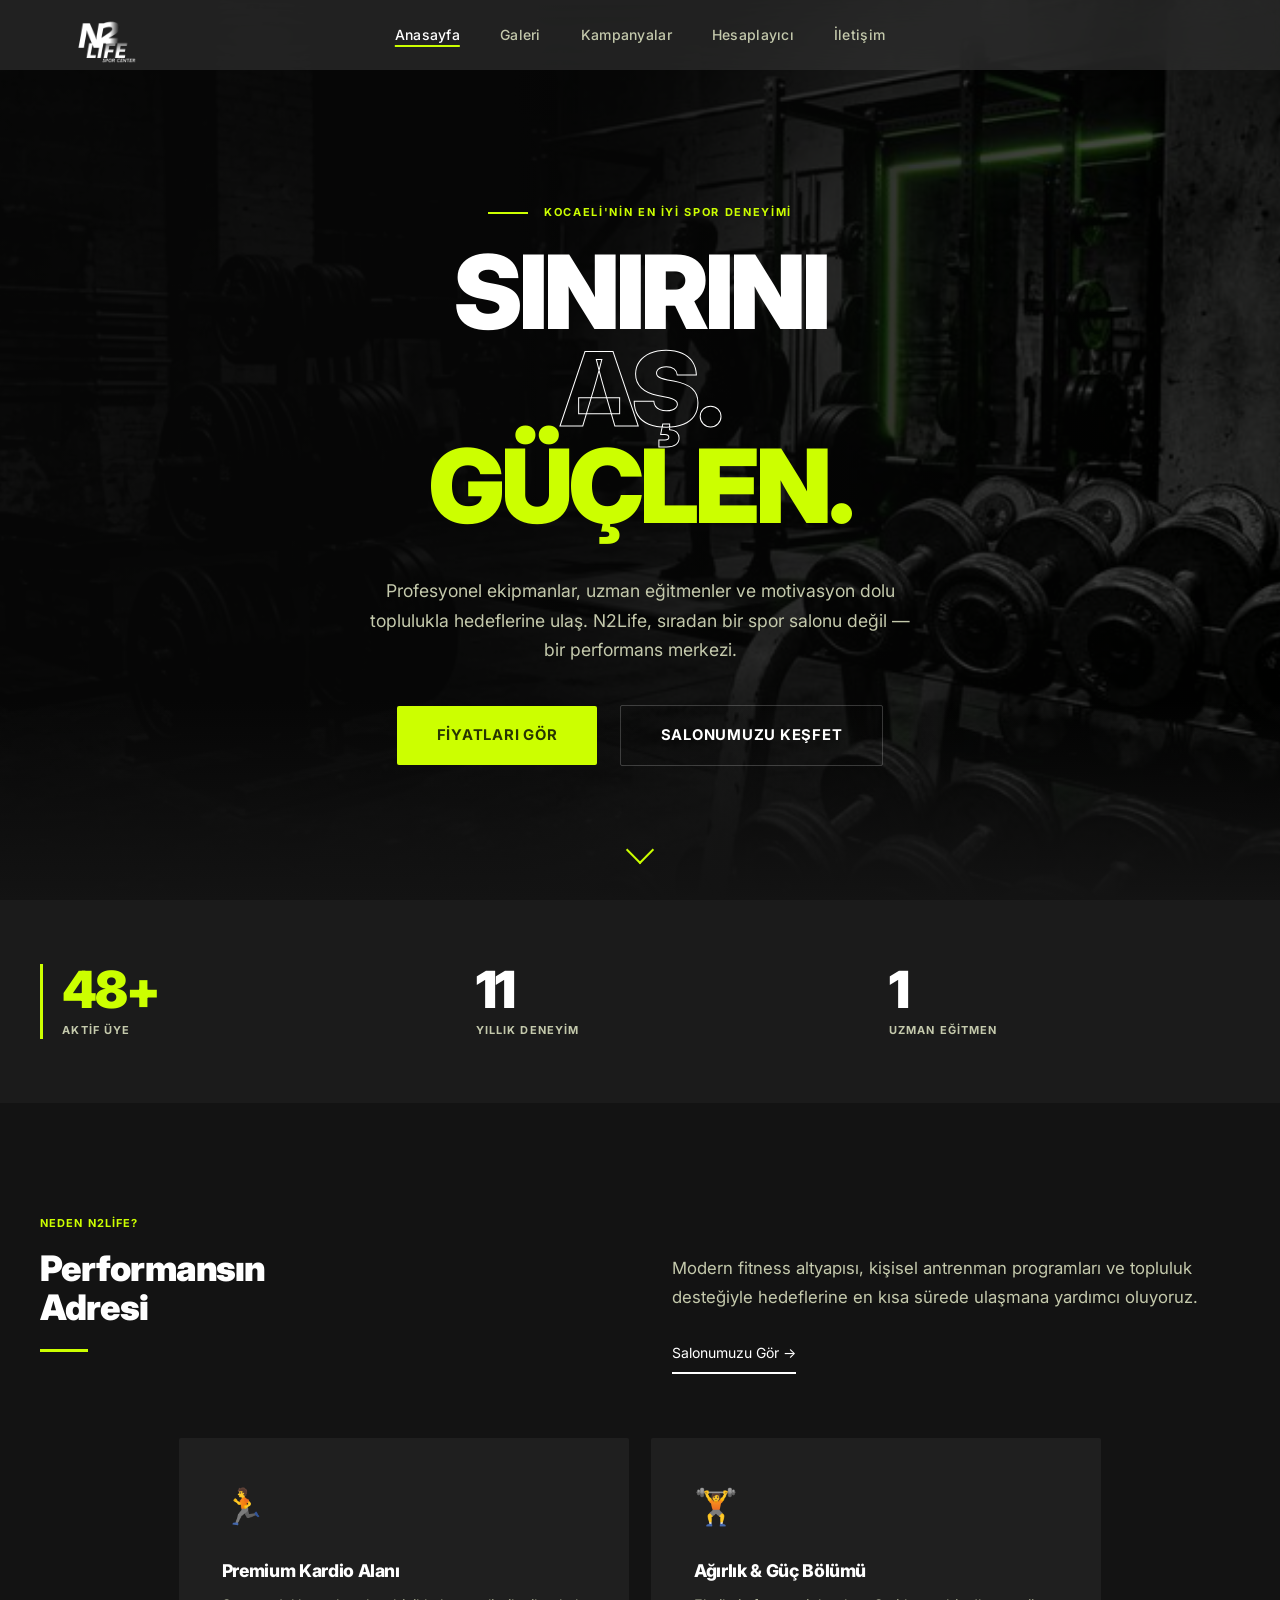
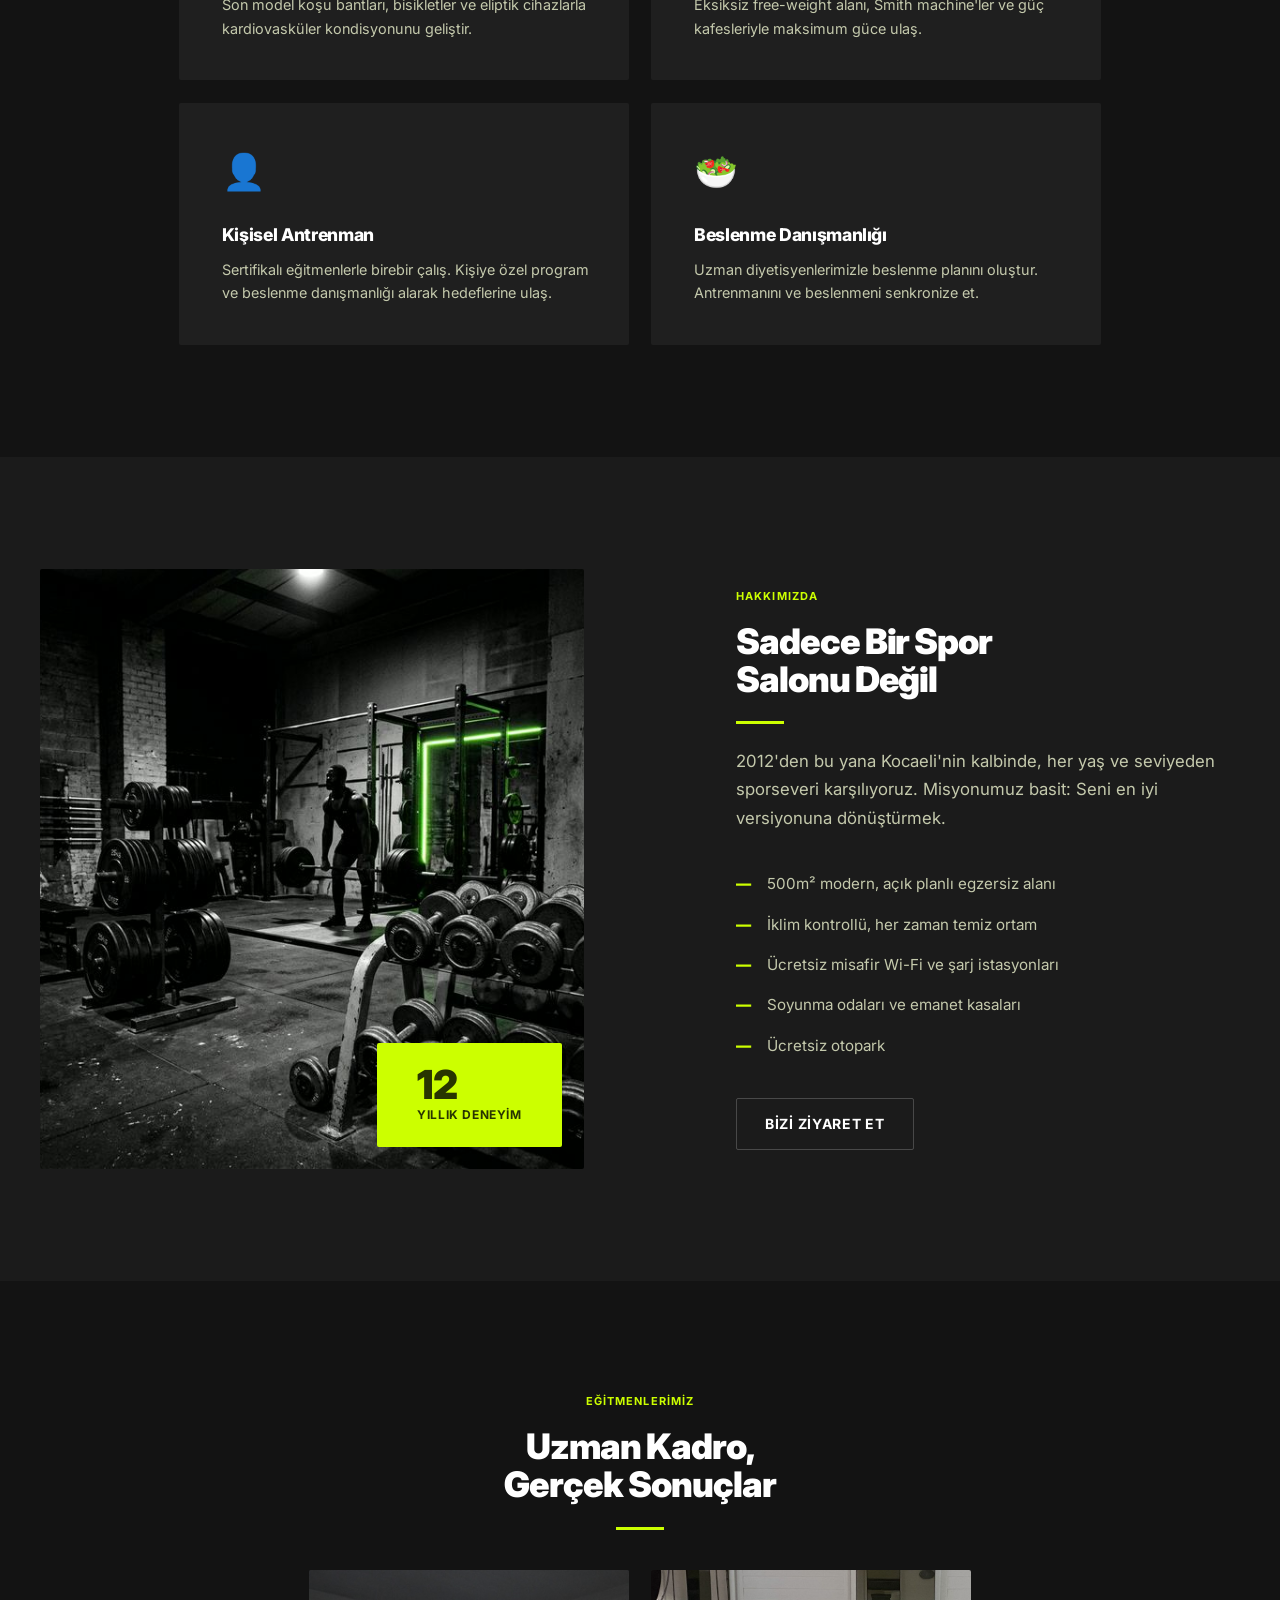
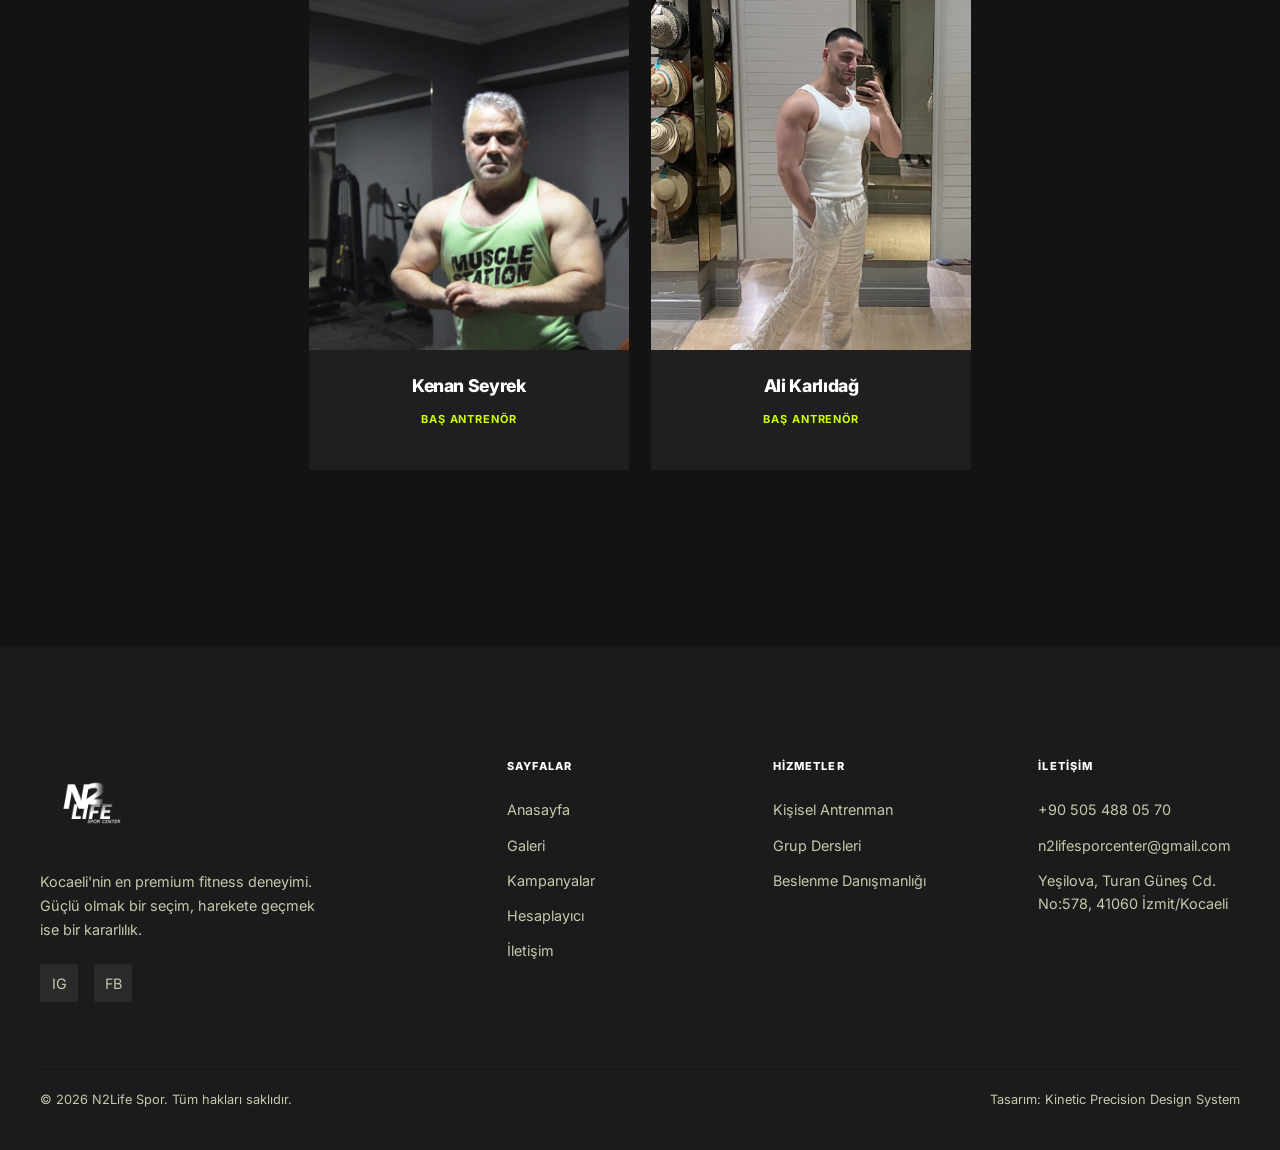
==== commit ffe0acc8: "sayı düzenlemesi" ====
--- a/index.html
+++ b/index.html
@@ -11,20 +11,22 @@
     content="N2Life, N2Life Spor, Niki Life, Niki spor, N2 Spor, Niki Life Spor Salonu, İzmit Spor Salonu, Kocaeli Spor Salonu, İzmit Fitness, Kocaeli Vücut Geliştirme, Kocaeli Pilates, İzmit Personal Trainer">
   <meta name="robots" content="index, follow">
   <link rel="canonical" href="https://www.n2lifesporcenter.com/">
-  
+
   <!-- Open Graph -->
   <meta property="og:type" content="website">
   <meta property="og:url" content="https://www.n2lifesporcenter.com/">
   <meta property="og:title" content="N2Life Spor Salonu | Kocaeli İzmit Premium Fitness">
-  <meta property="og:description" content="N2Life Spor Salonu – Kocaeli İzmit'in en premium fitness deneyimi. Uzman eğitmenler, en son ekipmanlar ve kişisel antrenman ile hedeflerinize ulaşın.">
+  <meta property="og:description"
+    content="N2Life Spor Salonu – Kocaeli İzmit'in en premium fitness deneyimi. Uzman eğitmenler, en son ekipmanlar ve kişisel antrenman ile hedeflerinize ulaşın.">
   <meta property="og:image" content="https://www.n2lifesporcenter.com/img/logo2.png">
   <meta property="og:locale" content="tr_TR">
-  
+
   <!-- Twitter -->
   <meta property="twitter:card" content="summary_large_image">
   <meta property="twitter:url" content="https://www.n2lifesporcenter.com/">
   <meta property="twitter:title" content="N2Life Spor Salonu | Kocaeli İzmit Premium Fitness">
-  <meta property="twitter:description" content="N2Life Spor Salonu – Kocaeli İzmit'in en premium fitness deneyimi. Uzman eğitmenler, en son ekipmanlar ve kişisel antrenman ile hedeflerinize ulaşın.">
+  <meta property="twitter:description"
+    content="N2Life Spor Salonu – Kocaeli İzmit'in en premium fitness deneyimi. Uzman eğitmenler, en son ekipmanlar ve kişisel antrenman ile hedeflerinize ulaşın.">
   <meta property="twitter:image" content="https://www.n2lifesporcenter.com/img/logo2.png">
 
   <!-- Schema.org -->
@@ -143,7 +145,7 @@
   <section class="stats-section" aria-label="İstatistikler">
     <div class="stats-inner">
       <div class="stat-card reveal">
-        <div class="stat-card-number"><span class="neon" data-count="30">0</span><span class="neon">+</span></div>
+        <div class="stat-card-number"><span class="neon" data-count="50">0</span><span class="neon">+</span></div>
         <div class="stat-card-label">Aktif Üye</div>
       </div>
       <div class="stat-card reveal delay-1">
